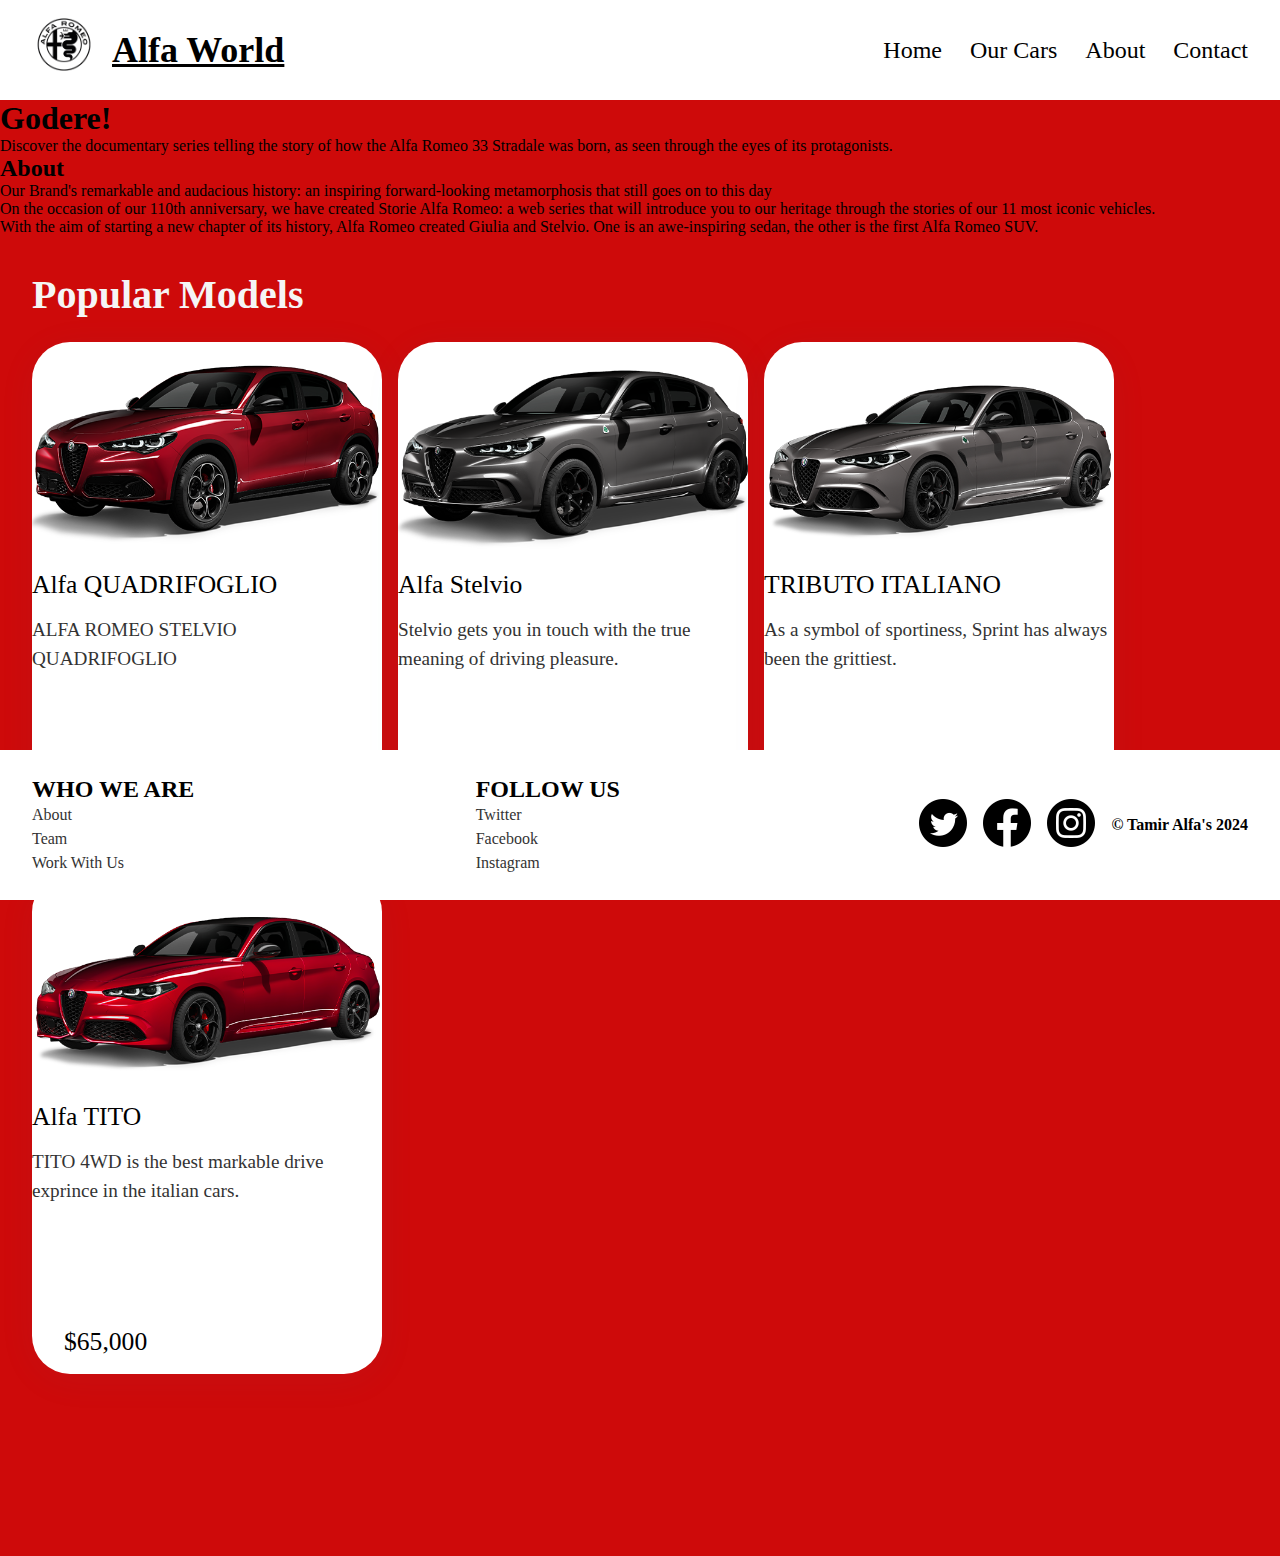
==== index.html @ 89e9ba06 "second commit" ====
<!DOCTYPE html>
<html lang="en">
  <head>
    <meta charset="UTF-8" />
    <meta name="viewport" content="width=device-width, initial-scale=1.0" />
    <link rel="stylesheet" href="style.css" />
    <title>Tamir Alfas</title>
  </head>
  <body>
    <header>
      <a href="index.html" id="logo"></a>
      <a href="page1.html" id="logoName">Alfa World</a>
      <nav>
        <a id="Home" href="index.html">Home</a>
        <a href="page2.html">Our Cars</a>
        <a href="#">About</a>
        <a href="#">Contact</a>
      </nav>
    </header>
    <main>
      <section id="main_background">
        <h1>Godere!</h1>
        <p>
          Discover the documentary series telling the story of how the Alfa
          Romeo 33 Stradale was born, as seen through the eyes of its
          protagonists.
        </p>
      </section>
      <section id="wrapper">
        <h2>About</h2>
        <p>
          Our Brand's remarkable and audacious history: an inspiring
          forward-looking metamorphosis that still goes on to this day
        </p>
        <p>
          On the occasion of our 110th anniversary, we have created Storie Alfa
          Romeo: a web series that will introduce you to our heritage through
          the stories of our 11 most iconic vehicles.
        </p>
        <p>
          With the aim of starting a new chapter of its history, Alfa Romeo
          created Giulia and Stelvio. One is an awe-inspiring sedan, the other
          is the first Alfa Romeo SUV.
        </p>
      </section>
      <section class="container">
        <h2>Popular Models</h2>
        <div class="card">
          <section class="favorite_heart"></section>
          <section class="shopping_cart"></section>
          <img
            src="images/AR-Trim-HP-Stelvio Veloce Rossa-MCA.png"
            alt="Alfa1"
            style="width: 100%"
          />
          <h4>Alfa QUADRIFOGLIO</h4>
          <p class="cardParagraph">ALFA ROMEO STELVIO QUADRIFOGLIO</p>
          <p class="price">$80,000</p>
          <div class="ellipse"></div>
          <div class="basket"></div>
          <div class="heartCircle"></div>
          <div class="heartButton"></div>
        </div>
        <div class="card">
          <img src="images/AR-Stelvio QV.png" alt="Alfa2" style="width: 100%" />
          <h4>Alfa Stelvio</h4>
          <p class="cardParagraph">
            Stelvio gets you in touch with the true meaning of driving pleasure.
          </p>

          <p class="price">$85,000</p>
          <div class="heartCircle"></div>
          <div class="heartButton"></div>
        </div>
        <div class="card">
          <img
            src="images/AR-Home-Trim-Figurini-Giulia-QV-MCA.png"
            alt="Alfa3"
            style="width: 100%"
          />
          <h4>TRIBUTO ITALIANO</h4>
          <p class="cardParagraph">
            As a symbol of sportiness, Sprint has always been the grittiest.
          </p>
          <p class="price">$70,000</p>

          <div class="ellipse"></div>
          <div class="basket"></div>
          <div class="heartCircle"></div>
          <div class="heartButton"></div>
        </div>
        <div class="card">
          <img
            src="images/AR-Home-Trim-TributoItaliano-Giulia.png"
            alt="Alfa4"
            style="width: 100%"
          />
          <h4>Alfa TITO</h4>
          <p class="cardParagraph">
            TITO 4WD is the best markable drive exprince in the italian cars.
          </p>
          <p class="price">$65,000</p>
          <div class="heartCircle"></div>
          <div class="heartButton"></div>
        </div>
      </section>
    </main>
    <footer>
      <section id="footer-links-section">
        <h2>WHO WE ARE</h2>
        <ul>
          <li><a href="#">About</a></li>
          <li><a href="#">Team</a></li>
          <li><a href="#">Work With Us</a></li>
        </ul>
      </section>
      <section id="footer-links-section1">
        <h2>FOLLOW US</h2>
        <ul>
          <li><a href="https://twitter.com/" target="_blank">Twitter</a></li>
          <li>
            <a href="https://www.facebook.com/" target="_blank">Facebook</a>
          </li>
          <li>
            <a href="https://www.instagram.com/" target="_blank">Instagram</a>
          </li>
        </ul>
      </section>
      <div id="footer-social-icons-section">
        <a href="https://twitter.com/" target="_blank"
          ><img src="images/Twitter.png" alt="twitter"
        /></a>
        <a href="https://facebook.com/" target="_blank"
          ><img src="images/facebook.png" alt="facebook"
        /></a>
        <a href="https://instagram.com/" target="_blank"
          ><img src="images/instagram.png" alt="instagram"
        /></a>
        <p>© Tamir Alfa's 2024</p>
      </div>
    </footer>
  </body>
</html>
---- style.css ----
/* Reset CSS */
* {
    margin: 0;
    padding: 0;
    box-sizing: border-box;
}

/* Fonts */
.merriweather-regular {
    font-family: "Merriweather", serif;
    font-weight: 400;
    font-style: normal;
}

/* Body */
body {
    display: flex;
    min-height: 100vh;
    flex-direction: column;
    background-color: #ce0a0a;
}

/* Header */
header {
    height: 100px;
    background-color: #fff;
    display: flex;
    align-items: center;
    padding: 0 32px;
}

#logo {
    background: url("images/Logo-Alfa-144x120.png") no-repeat;
    background-size: contain;
    width: 64px;
    height: 64px;
    margin-right: 16px;
}

#logoName {
    font-size: 36px;
    font-weight: 700;
    color: #000;
}

nav {
    margin-left: auto;
}

nav a {
    margin-left: 24px;
    text-decoration: none;
    color: #000;
    font-weight: 400;
}

nav a:hover {
    color: #ca1010;
}


/* Media Query for Responsive Header */
@media screen and (max-width: 768px) {
    header {
        padding: 0 16px;
        /* Adjust padding for smaller screens */
    }

    #logo {
        width: 48px;
        /* Decrease logo size for smaller screens */
        height: 48px;
        margin-right: 12px;
        /* Adjust margin for smaller screens */
    }

    #logoName {
        font-size: 24px;
        /* Decrease font size for smaller screens */
    }

    nav a {
        margin-left: 16px;
        /* Adjust margin for smaller screens */
        font-size: 16px;
        /* Decrease font size for smaller screens */
    }
}


nav a {
    margin-left: 24px;
    text-decoration: none;
    color: #000000;
    font-family: "Merriweather";
    font-size: 24px;
    font-weight: 400;
}

nav a:hover {
    color: rgb(202, 16, 16);
}

/* Main */
main {
    flex: 1;
    padding-bottom: 150px;
    /* Adjust as needed */
}

/* Cover Photo */
#cover-photo-sec {
    height: 100vh;
    background: url("/test/images/tablet.jpg") no-repeat center center;
    background-size: cover;
    position: relative;
}

#cover-photo-sec h1 {
    position: absolute;
    top: 80px;
    left: 180px;
    transform: translate(-50%, -50%);
    color: #ffffff;
    font-family: "Merriweather";
    font-size: 6vw;
    font-weight: 800;
    text-align: center;
}

#cover-photo-sec p {
    position: absolute;
    top: 65%;
    left: 50%;
    transform: translate(-50%, -50%);
    color: #ffffff;
    font-family: "Merriweather";
    font-size: 2.5vw;
    font-weight: 600;
    text-align: center;
}

/* Paragraphs Section */
#paragraphs-sec {
    margin-top: 32px;
    margin-left: 32px;
}

#paragraphs-sec h2 {
    color: #ffffff;
    font-family: "Merriweather";
    font-size: 2.5vw;
    font-weight: 800;
    line-height: 1.2;
    margin-bottom: 24px;
}

#paragraphs-sec p {
    color: #000000;
    font-family: "Merriweather";
    font-size: 1.5vw;
    font-weight: 400;
    line-height: 1.5;
    margin-bottom: 16px;
}

/* Cards Section */
.container {
    display: flex;
    flex-wrap: wrap;
    justify-content: flex-start;
    margin-top: 39px;
    margin-left: 32px;

}

.container h2 {
    width: 100%;
    display: block;
    height: 40px;
    color: #f5f5f5;
    font-family: "Merriweather";
    font-size: 40px;
    font-style: normal;
    font-weight: 800;
    line-height: 40px;
    margin-bottom: 27px;
}

.card {
    position: relative;
    /* Add position relative */
    width: 350px;
    height: 500px;
    margin-right: 16px;
    margin-bottom: 32px;
    border-radius: 38px;

    background-color: #ffffff;
    box-shadow: 0px 6px 40px 0px rgba(57, 132, 187, 0.05);
    transition: box-shadow 0.3s ease;
}

.card:hover {
    box-shadow: 0 20px 16px 0 rgba(0, 0, 0, 0.2);
}

.card>img {
    width: 100%;
    border-top-left-radius: 38px;
    border-top-right-radius: 38px;
}

.card h4 {
    color: #000000;
    font-family: "Merriweather";
    font-size: 2vw;
    font-weight: 400;
    line-height: 1.2;
    margin: 16px 0;
}

.cardParagraph {
    color: #333333;
    font-family: "Merriweather";
    font-size: 1.5vw;
    font-weight: 400;
    line-height: 1.5;
    margin-bottom: 16px;
}

.price {
    color: #000000;
    font-family: "Merriweather";
    font-size: 2vw;
    font-weight: 400;
    line-height: 1.2;
    margin-left: 16px;
    position: absolute;
    /* Add position absolute */
    bottom: 16px;
    /* Adjust as needed */
    left: 16px;
    /* Adjust as needed */
}


/* Footer */
footer {
    background-color: #fff;
    height: 150px;
    display: flex;
    align-items: center;
    justify-content: space-between;
    padding: 0 32px;
    position: fixed;
    bottom: 0;
    left: 0;
    width: 100%;
}

#footer-links-section,
#footer-links-section1 {
    width: 30%;
}

#footer-links-section ul,
#footer-links-section1 ul {
    list-style: none;
}

#footer-links-section a,
#footer-links-section1 a {
    color: #333;
    font-size: 16px;
    font-weight: 400;
    text-decoration: none;
    line-height: 1.5;
}

#footer-social-icons-section {
    display: flex;
    align-items: center;
}

#footer-social-icons-section a {
    margin-right: 16px;
}

#footer-social-icons-section p {
    color: #000;
    font-size: 16px;
    font-weight: 600;
    line-height: 1.5;
}

/* Media Query for Responsive Footer */
@media screen and (max-width: 768px) {
    footer {
        padding: 0 16px; /* Adjust padding for smaller screens */
    }

    #footer-links-section,
    #footer-links-section1 {
        width: 50%; /* Adjust width for smaller screens */
    }

    #footer-social-icons-section {
        display: none; /* Hide social icons on smaller screens */
    }
}




/*Page 2 */

/*cover photos */

#our-cars-photos img {
    
    max-width: 300px;
    
    height: 300px;
    
    margin-bottom: 32px;
    border: 4px solid #ffffff;
}

#our-cars-photos img :last-child {
    margin-right: 116px;
}

#cars-list-section {
    margin-left: 32px;
}

#cars-list-section h2 {
    width: 275px;
    color: #000000;
    font-family: "Merriweather";
    font-size: 40px;
    font-style: normal;
    font-weight: 500;
    line-height: 40px;
    margin-bottom: 32px;

}

#cars-list-section ul {
    list-style: none;
}

#cars-list-section ul li p {
    position: absolute;
    display: inline;
    color: #000;
    font-family: "Merriweather";
    font-size: 24px;
    font-style: normal;
    font-weight: 400;
    line-height: 14px;
    height: 18px;
    margin-top: 32px;
}

.group-icon {
    position: absolute;
    display: block;
    margin-top: 20px;
    margin-left: 26px;
    width: 29px;
    height: 36.6px;
    flex-shrink: 0;
}

.ellipse-page2 {
    height: 82px;
    width: 82px;
    margin-right: 16px;
    margin-bottom: 16px;
}

.contact-form {
    background-color: #ffffffb6;
    height: 503px;
    margin-bottom: 32px;
    margin-left: 32px;
    font-family: "Merriweather";
    padding: 20px;
    border-radius: 8px;
    box-shadow: 0 0 10px rgba(0, 0, 0, 0.1);
    max-width: 500px;
}

.contact-form h2 {
    margin-bottom: 207px;
    font-size: 24px;
    font-family: "Merriweather";
}

.contact-form .form-group {
    margin-bottom: 15px;
}

.contact-form .form-group label {
    display: block;
    margin-bottom: 5px;
    font-weight: bold;
}

.contact-form .form-group input,
.contact-form .form-group textarea {
    width: 100%;
    padding: 10px;
    border: 1px solid #ddd;
    border-radius: 4px;
    box-sizing: border-box;
}

.contact-form .form-group textarea {
    resize: vertical;
    height: 150px;
    max-height: 156px;
}

.contact-form .form-group button {
    width: 100%;
    padding: 10px 20px;
    background-color: #992d29;
    border: none;
    color: #fff;
    font-family: "Merriweather";
    font-size: 16px;
    border-radius: 4px;
    cursor: pointer;
}

.contact-form .form-group button:hover {
    background-color: rgb(245, 242, 247);
}

.special-heading {
    margin-left: 32px;
    font-family: "Merriweather";
    margin-bottom: 32px;
    margin-top: 32px;
    font-size: 40px;
    font-weight: 500;
    color: #ffffff;
}
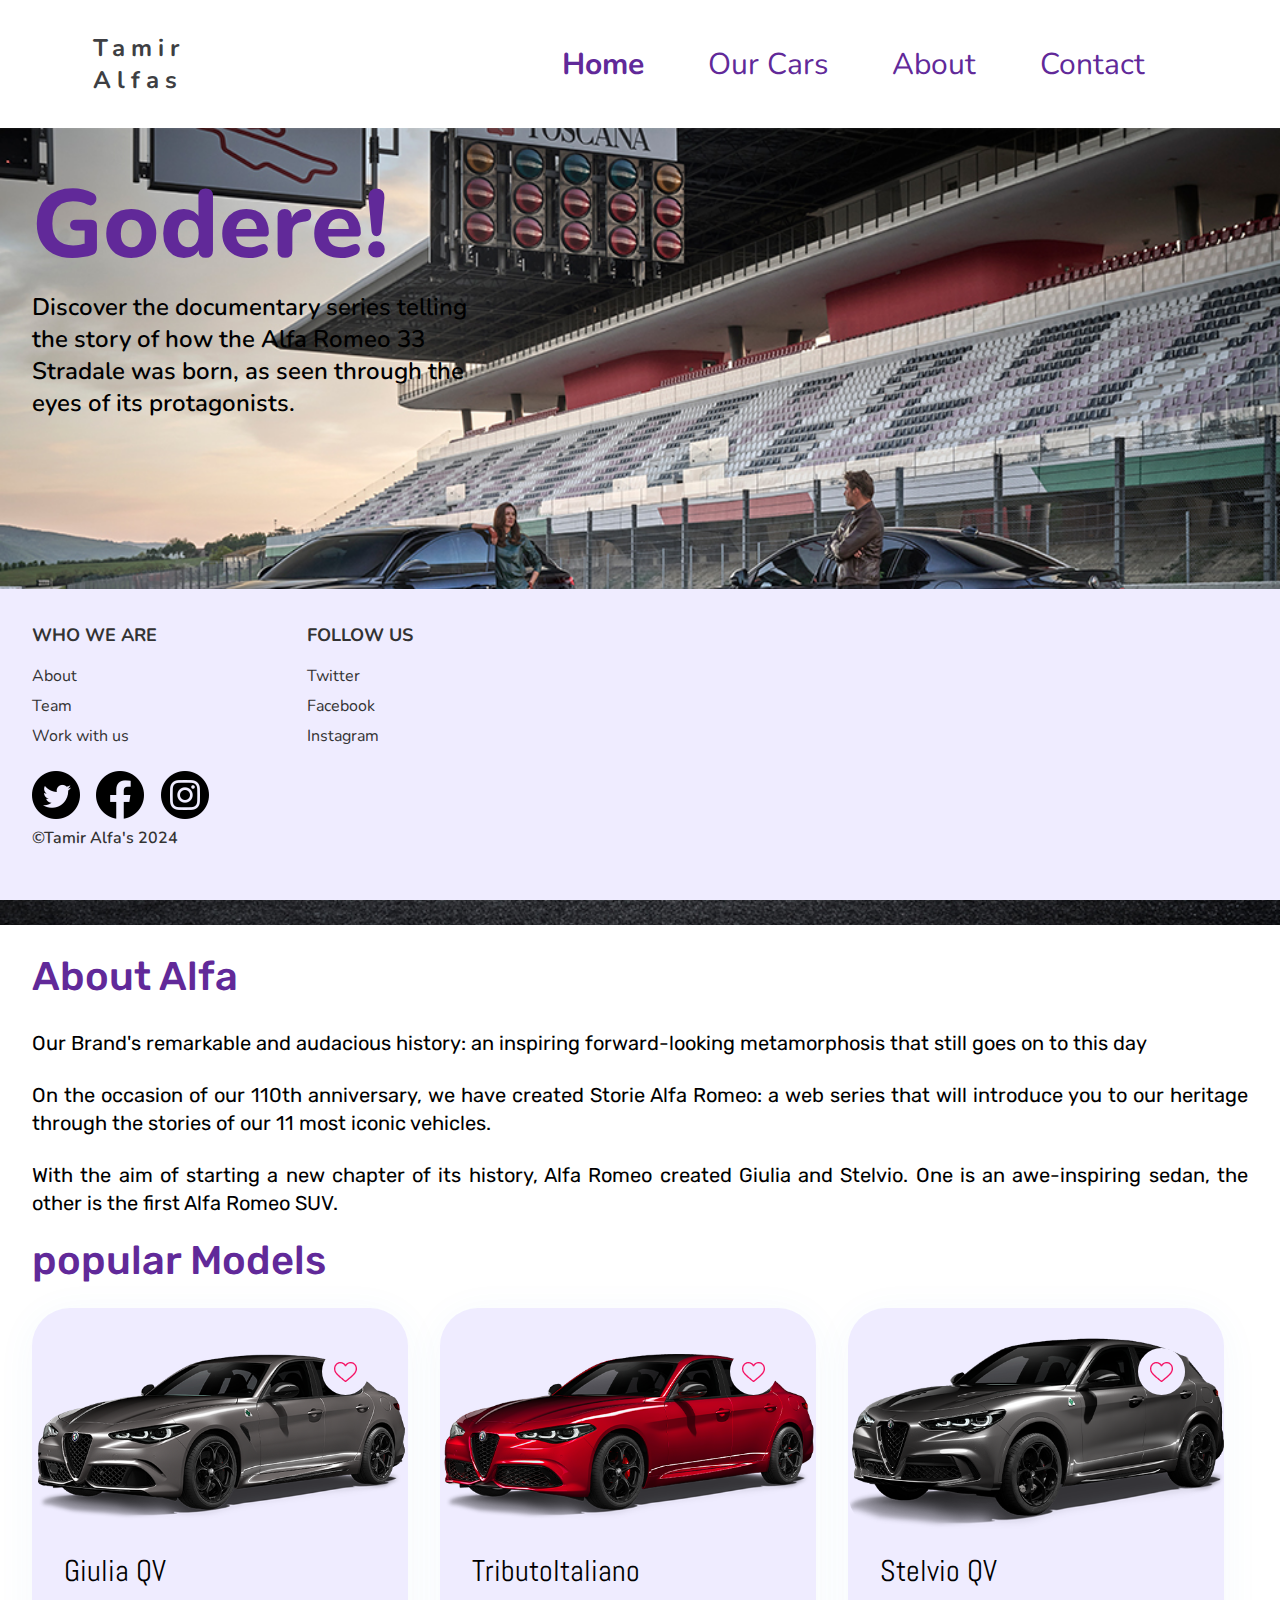
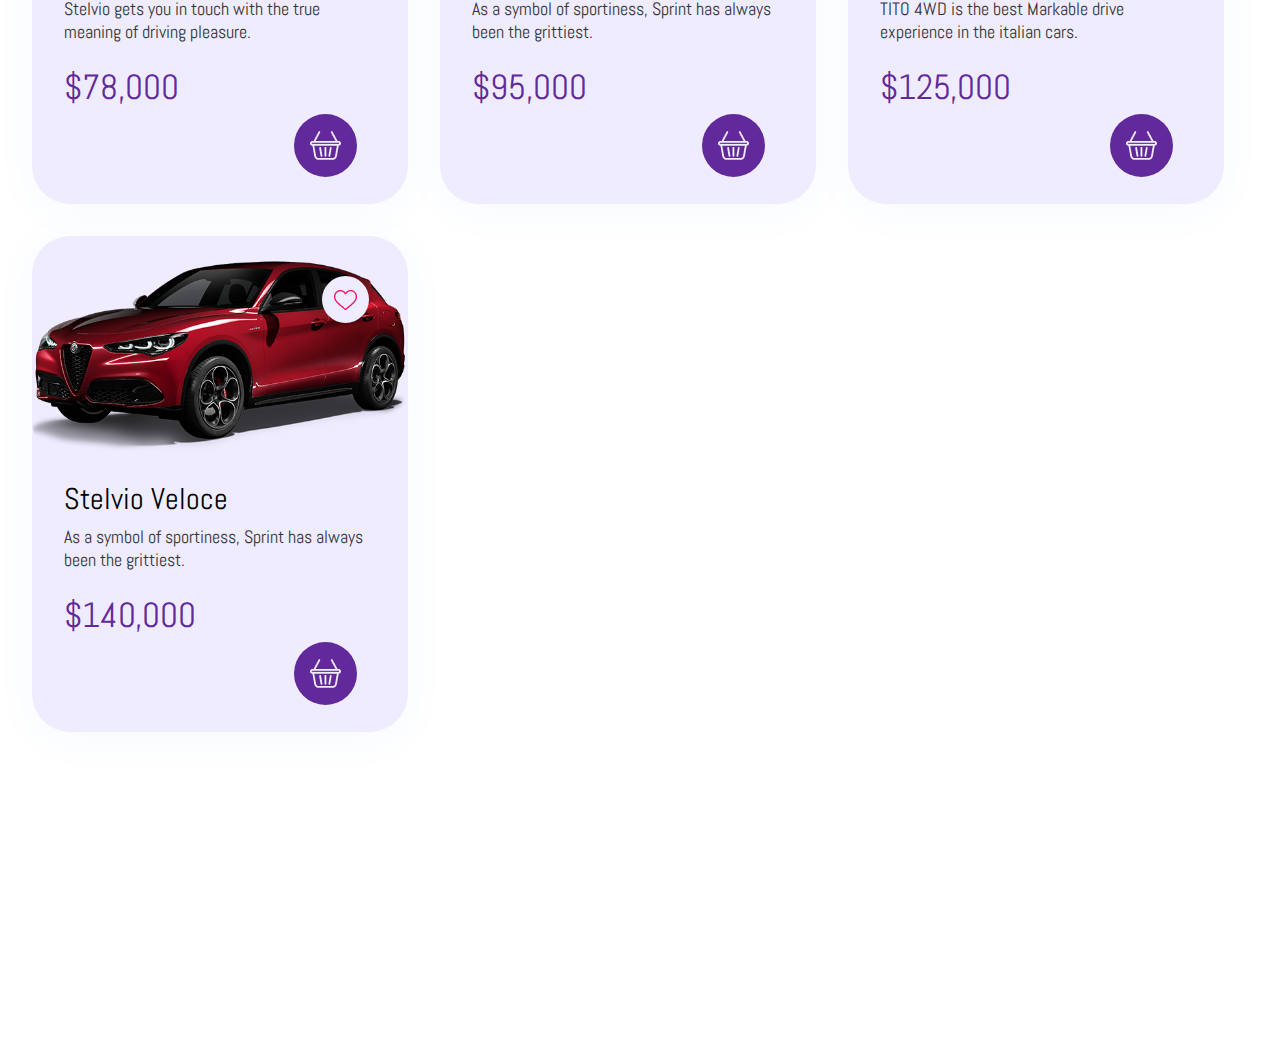
==== commit c3642fb7: "third commit-final" ====
--- a/index.html
+++ b/index.html
@@ -3,22 +3,22 @@
   <head>
     <meta charset="UTF-8" />
     <meta name="viewport" content="width=device-width, initial-scale=1.0" />
+    <title>Tamir Alfas</title>
     <link rel="stylesheet" href="style.css" />
-    <title>Tamir Alfas</title>
   </head>
   <body>
     <header>
-      <a href="index.html" id="logo"></a>
-      <a href="page1.html" id="logoName">Alfa World</a>
+      <a href="index.html" id="logo">
+        <span>Tamir Alfas</span></a>
       <nav>
-        <a id="Home" href="index.html">Home</a>
+        <a href="index.html" class="Home">Home</a>
         <a href="page2.html">Our Cars</a>
         <a href="#">About</a>
         <a href="#">Contact</a>
       </nav>
     </header>
     <main>
-      <section id="main_background">
+      <section class="background_homePage">
         <h1>Godere!</h1>
         <p>
           Discover the documentary series telling the story of how the Alfa
@@ -26,118 +26,130 @@
           protagonists.
         </p>
       </section>
-      <section id="wrapper">
-        <h2>About</h2>
-        <p>
-          Our Brand's remarkable and audacious history: an inspiring
-          forward-looking metamorphosis that still goes on to this day
-        </p>
-        <p>
-          On the occasion of our 110th anniversary, we have created Storie Alfa
-          Romeo: a web series that will introduce you to our heritage through
-          the stories of our 11 most iconic vehicles.
-        </p>
-        <p>
-          With the aim of starting a new chapter of its history, Alfa Romeo
-          created Giulia and Stelvio. One is an awe-inspiring sedan, the other
-          is the first Alfa Romeo SUV.
-        </p>
-      </section>
-      <section class="container">
-        <h2>Popular Models</h2>
-        <div class="card">
-          <section class="favorite_heart"></section>
-          <section class="shopping_cart"></section>
-          <img
-            src="images/AR-Trim-HP-Stelvio Veloce Rossa-MCA.png"
-            alt="Alfa1"
-            style="width: 100%"
-          />
-          <h4>Alfa QUADRIFOGLIO</h4>
-          <p class="cardParagraph">ALFA ROMEO STELVIO QUADRIFOGLIO</p>
-          <p class="price">$80,000</p>
-          <div class="ellipse"></div>
-          <div class="basket"></div>
-          <div class="heartCircle"></div>
-          <div class="heartButton"></div>
-        </div>
-        <div class="card">
-          <img src="images/AR-Stelvio QV.png" alt="Alfa2" style="width: 100%" />
-          <h4>Alfa Stelvio</h4>
-          <p class="cardParagraph">
-            Stelvio gets you in touch with the true meaning of driving pleasure.
+      <div id="wrapper">
+        <section class="about">
+          <h2>About Alfa</h2>
+          <p>
+            Our Brand's remarkable and audacious history: an inspiring
+            forward-looking metamorphosis that still goes on to this day
           </p>
-
-          <p class="price">$85,000</p>
-          <div class="heartCircle"></div>
-          <div class="heartButton"></div>
-        </div>
-        <div class="card">
-          <img
-            src="images/AR-Home-Trim-Figurini-Giulia-QV-MCA.png"
-            alt="Alfa3"
-            style="width: 100%"
-          />
-          <h4>TRIBUTO ITALIANO</h4>
-          <p class="cardParagraph">
-            As a symbol of sportiness, Sprint has always been the grittiest.
+          <p>
+            On the occasion of our 110th anniversary, we have created Storie
+            Alfa Romeo: a web series that will introduce you to our heritage
+            through the stories of our 11 most iconic vehicles.
           </p>
-          <p class="price">$70,000</p>
-
-          <div class="ellipse"></div>
-          <div class="basket"></div>
-          <div class="heartCircle"></div>
-          <div class="heartButton"></div>
-        </div>
-        <div class="card">
-          <img
-            src="images/AR-Home-Trim-TributoItaliano-Giulia.png"
-            alt="Alfa4"
-            style="width: 100%"
-          />
-          <h4>Alfa TITO</h4>
-          <p class="cardParagraph">
-            TITO 4WD is the best markable drive exprince in the italian cars.
+          <p>
+            With the aim of starting a new chapter of its history, Alfa Romeo
+            created Giulia and Stelvio. One is an awe-inspiring sedan, the other
+            is the first Alfa Romeo SUV.
           </p>
-          <p class="price">$65,000</p>
-          <div class="heartCircle"></div>
-          <div class="heartButton"></div>
-        </div>
-      </section>
+        </section>
+        <h2 class="popular_Cars">popular Models</h2>
+        <section class="list_of_Cars">
+          <section class="item">
+            <section class="heart"></section>
+            <section class="shopping_cart"></section>
+            <img
+              src="./images/AR-Home-Trim-Figurini-Giulia-QV-MCA.png"
+              alt="Giulia_QV"
+              title="Giulia_QV"
+            />
+            <section class="details_and_price">
+              <h3>Giulia QV</h3>
+              <p>
+                Stelvio gets you in touch with the true meaning of driving
+                pleasure.
+              </p>
+              <p class="price">$78,000</p>
+            </section>
+          </section>
+          <section class="item">
+            <section class="heart"></section>
+            <section class="shopping_cart"></section>
+            <img
+              src="./images/AR-Home-Trim-TributoItaliano-Giulia.png"
+              alt="TributoItaliano"
+              title="TributoItaliano"
+            />
+            <section class="details_and_price">
+              <h3>TributoItaliano</h3>
+              <p>
+                As a symbol of sportiness, Sprint has always been the grittiest.
+              </p>
+              <p class="price">$95,000</p>
+            </section>
+          </section>
+          <section class="item">
+            <section class="heart"></section>
+            <section class="shopping_cart"></section>
+            <img
+              src="./images/AR-Stelvio QV.png"
+              alt="Stelvio_QV"
+              title="Stelvio QV"
+            />
+            <section class="details_and_price">
+              <h3>Stelvio QV</h3>
+              <p>
+                TITO 4WD is the best Markable drive experience in the italian
+                cars.
+              </p>
+              <p class="price">$125,000</p>
+            </section>
+          </section>
+          <section class="item">
+            <section class="heart"></section>
+            <section class="shopping_cart"></section>
+            <img
+              src="./images/AR-Trim-HP-Stelvio Veloce Rossa-MCA.png"
+              alt="Stelvio_Veloce"
+              title="Stelvio Veloce"
+            />
+            <section class="details_and_price">
+              <h3>Stelvio Veloce</h3>
+              <p>
+                As a symbol of sportiness, Sprint has always been the grittiest.
+              </p>
+              <p class="price">$140,000</p>
+            </section>
+          </section>
+        </section>
+      </div>
     </main>
     <footer>
-      <section id="footer-links-section">
-        <h2>WHO WE ARE</h2>
-        <ul>
-          <li><a href="#">About</a></li>
-          <li><a href="#">Team</a></li>
-          <li><a href="#">Work With Us</a></li>
-        </ul>
+      <div>
+        <section class="who_we_are">
+          <h3>who we are</h3>
+          <a href="#">About</a>
+          <a href="#">Team</a>
+          <a href="#">Work with us</a>
+        </section>
+        <section class="follow_us">
+          <h3>follow us</h3>
+          <a href="https://x.com/?lang=en" target="_blank">Twitter</a>
+          <a
+            href="https://www.facebook.com/profile.php?id=61554330066803&mibextid=LQQJ4d"
+            target="_blank"
+            >Facebook</a
+          >
+          <a
+            href="https://www.instagram.com/pistachio.caesarea?igsh=dno2MjdkMzl6Y3M1"
+            target="_blank"
+            >Instagram</a
+          >
+        </section>
+      </div>
+      <section class="social_media_links">
+        <a href="https://x.com/" target="_blank"
+          ><img src="./images/Twitter.png" alt="Twitter" title="Twitter"
+        /></a>
+        <a href="https://www.facebook.com/" target="_blank"
+          ><img src="./images/facebook.png" alt="facebook" title="facebook"
+        /></a>
+        <a href="https://www.instagram.com" target="_blank"
+          ><img src="./images/instagram.png" alt="instagram" title="instagram"
+        /></a>
       </section>
-      <section id="footer-links-section1">
-        <h2>FOLLOW US</h2>
-        <ul>
-          <li><a href="https://twitter.com/" target="_blank">Twitter</a></li>
-          <li>
-            <a href="https://www.facebook.com/" target="_blank">Facebook</a>
-          </li>
-          <li>
-            <a href="https://www.instagram.com/" target="_blank">Instagram</a>
-          </li>
-        </ul>
-      </section>
-      <div id="footer-social-icons-section">
-        <a href="https://twitter.com/" target="_blank"
-          ><img src="images/Twitter.png" alt="twitter"
-        /></a>
-        <a href="https://facebook.com/" target="_blank"
-          ><img src="images/facebook.png" alt="facebook"
-        /></a>
-        <a href="https://instagram.com/" target="_blank"
-          ><img src="images/instagram.png" alt="instagram"
-        /></a>
-        <p>© Tamir Alfa's 2024</p>
-      </div>
+      <p class="copyright">&copy;Tamir Alfa's 2024</p>
     </footer>
   </body>
 </html>
--- a/style.css
+++ b/style.css
@@ -1,435 +1,440 @@
-/* Reset CSS */
-* {
+@import url('https://fonts.googleapis.com/css2?family=Nunito:ital,wght@0,200..1000;1,200..1000&display=swap');
+@import url('https://fonts.googleapis.com/css2?family=Rubik:ital,wght@0,300..900;1,300..900&display=swap');
+@import url('https://fonts.googleapis.com/css2?family=Abel&display=swap');
+
+*{
     margin: 0;
     padding: 0;
-    box-sizing: border-box;
-}
-
-/* Fonts */
-.merriweather-regular {
-    font-family: "Merriweather", serif;
-    font-weight: 400;
-    font-style: normal;
-}
-
-/* Body */
-body {
-    display: flex;
-    min-height: 100vh;
-    flex-direction: column;
-    background-color: #ce0a0a;
-}
-
-/* Header */
+}
+
+header,
+nav,
+main,
+aside,
+section,
+article,
+footer,
+div {
+    display: block;
+}
+
+a {
+    text-decoration: none;
+}
+
 header {
-    height: 100px;
-    background-color: #fff;
-    display: flex;
+    display: flex;
+    justify-content: space-between;
     align-items: center;
-    padding: 0 32px;
+    height: 128px;
 }
 
 #logo {
-    background: url("images/Logo-Alfa-144x120.png") no-repeat;
+    display: flex;
+    align-items: center;
+    background-image: url(/new/images/alfa-romeo-new-black9279.jpg);
+    background-repeat: no-repeat;
     background-size: contain;
+    margin-left: 32px;
     width: 64px;
     height: 64px;
-    margin-right: 16px;
-}
-
-#logoName {
-    font-size: 36px;
+}
+
+#logo span {
+    color: #3E3F43;
+    font-family: Nunito;
+    font-size: 24px;
+    font-style: normal;
     font-weight: 700;
+    line-height: normal;
+    letter-spacing: 6px;
+    padding-left: 61px;
+}
+
+nav {
+    display: flex;
+    margin-right: 135px;
+    gap: 64px;
+}
+
+nav a {
+    color: #612999;
+    font-family: Nunito;
+    font-size: 30px;
+    font-style: normal;
+    font-weight: 400;
+    line-height: normal;
+}
+
+.Home {
+    font-weight: 700;
+}
+
+nav a:hover {
+    color: #d8b1ff;
+}
+
+.background_homePage {
+    background-image: url(images/tablet.jpg);
+    background-repeat: no-repeat;
+    background-size: cover;
+    height: 797px;
+}
+
+.background_homePage h1 {
+    color: #612999;
+    font-family: Nunito;
+    font-size: 96px;
+    font-style: normal;
+    font-weight: 800;
+    line-height: normal;
+    padding-top: 32px;
+    padding-left: 32px;
+}
+
+.background_homePage p {
     color: #000;
-}
-
-nav {
-    margin-left: auto;
-}
-
-nav a {
-    margin-left: 24px;
-    text-decoration: none;
+    font-family: Nunito;
+    font-size: 24px;
+    font-style: normal;
+    font-weight: 600;
+    line-height: normal;
+    padding-left: 32px;
+    width: 448px;
+}
+
+#wrapper {
+    margin-top: 32px;
+    margin-left: 32px;
+    margin-right: 32px;
+}
+
+.about h2 {
+    color: #612999;
+    font-family: Rubik;
+    font-size: 40px;
+    font-style: normal;
+    font-weight: 500;
+    line-height: 40px; /* 100% */
+    margin-bottom: 32px;
+}
+
+.about p {
     color: #000;
-    font-weight: 400;
-}
-
-nav a:hover {
-    color: #ca1010;
-}
-
-
-/* Media Query for Responsive Header */
-@media screen and (max-width: 768px) {
-    header {
-        padding: 0 16px;
-        /* Adjust padding for smaller screens */
-    }
-
-    #logo {
-        width: 48px;
-        /* Decrease logo size for smaller screens */
-        height: 48px;
-        margin-right: 12px;
-        /* Adjust margin for smaller screens */
-    }
-
-    #logoName {
-        font-size: 24px;
-        /* Decrease font size for smaller screens */
-    }
-
-    nav a {
-        margin-left: 16px;
-        /* Adjust margin for smaller screens */
-        font-size: 16px;
-        /* Decrease font size for smaller screens */
-    }
-}
-
-
-nav a {
-    margin-left: 24px;
-    text-decoration: none;
-    color: #000000;
-    font-family: "Merriweather";
-    font-size: 24px;
-    font-weight: 400;
-}
-
-nav a:hover {
-    color: rgb(202, 16, 16);
-}
-
-/* Main */
-main {
-    flex: 1;
-    padding-bottom: 150px;
-    /* Adjust as needed */
-}
-
-/* Cover Photo */
-#cover-photo-sec {
-    height: 100vh;
-    background: url("/test/images/tablet.jpg") no-repeat center center;
-    background-size: cover;
+    text-align: justify;
+    font-family: Rubik;
+    font-size: 20px;
+    font-style: normal;
+    font-weight: 400;
+    line-height: 140.625%; /* 28.125px */
+    margin-bottom: 24px;
+}
+
+.popular_Cars {
+    color: #612999;
+    font-family: Rubik;
+    font-size: 40px;
+    font-style: normal;
+    font-weight: 500;
+    line-height: 40px; /* 100% */
+    margin-bottom: 27px;
+}
+
+.list_of_Cars {
+    display: flex;
+    gap: 32px;
+    flex-wrap: wrap;
+    margin-bottom: 32px;
+}
+
+.item {
+    display: flex;
+    flex-direction: column;
+    border-radius: 38px;
+    background: #EFECFF;
+    box-shadow: 0px 6px 40px 0px rgba(57, 132, 187, 0.05);
+    width: 376px;
+    height: 496px;
     position: relative;
 }
 
-#cover-photo-sec h1 {
+.item:last-child {
+    margin-bottom: 288.33px;
+}
+
+.item img {
+    border-radius: 38px;
+}
+
+.details_and_price{
+    margin-left: 32px;
+    margin-right: 32px;
+    margin-top: 21px;
+}
+
+.item h3 {
+    color: #000;
+    text-align: justify;
+    font-family: Abel;
+    font-size: 30px;
+    font-style: normal;
+    font-weight: 400;
+    line-height: normal;
+    margin-bottom: 7px;
+}
+
+.item p {
+    color: #333;
+    font-family: Abel;
+    font-size: 18px;
+    font-style: normal;
+    font-weight: 400;
+    line-height: normal;
+    margin-bottom: 22px;
+    width: 315px;
+}
+
+.item .price{
+    color: #612999;
+    text-align: justify;
+    font-family: Abel;
+    font-size: 35px;
+    font-style: normal;
+    font-weight: 400;
+    line-height: normal;
+}
+
+.heart {
     position: absolute;
-    top: 80px;
-    left: 180px;
-    transform: translate(-50%, -50%);
-    color: #ffffff;
-    font-family: "Merriweather";
-    font-size: 6vw;
-    font-weight: 800;
-    text-align: center;
-}
-
-#cover-photo-sec p {
+    background-image: url(images/heart.png);
+    background-repeat: no-repeat;
+    background-position: center;
+    background-color: #EFECFF;
+    border-radius: 100%;
+    margin-left: 290px;
+    margin-top: 40px;
+    height: 47px;
+    width: 47px;
+    cursor: pointer;
+}
+
+.shopping_cart {
     position: absolute;
-    top: 65%;
-    left: 50%;
-    transform: translate(-50%, -50%);
-    color: #ffffff;
-    font-family: "Merriweather";
-    font-size: 2.5vw;
+    background-image: url(images/shopping-basket\ 2.png);
+    background-repeat: no-repeat;
+    background-position: center;
+    background-color: #612999;;
+    border-radius: 100%;
+    margin-left: 262px;
+    margin-top: 406px;
+    height: 63px;
+    width: 63px;
+    cursor: pointer;
+}
+
+footer {
+    background-color:#EFECFF;
+    padding-top: 32px;
+    position: fixed;
+    bottom: 0px;
+    width: 100%;
+}
+
+.who_we_are {
+    display: flex;
+    flex-direction: column;
+}
+
+.who_we_are h3 {
+    color: #333;
+    font-family: Nunito;
+    font-size: 18px;
+    font-style: normal;
+    font-weight: 700;
+    line-height: 28px; /* 155.556% */
+    text-transform: uppercase;
+    margin-bottom: 16px;
+}
+
+.who_we_are a {
+    color: #333;
+    font-family: Nunito;
+    font-size: 16px;
+    font-style: normal;
+    font-weight: 400;
+    line-height: normal;
+    margin-bottom: 8px;
+}
+
+.follow_us {
+    display: flex;
+    flex-direction: column;
+}
+
+.follow_us h3 {
+    color: #333;
+    font-family: Nunito;
+    font-size: 18px;
+    font-style: normal;
+    font-weight: 700;
+    line-height: 28px; /* 155.556% */
+    text-transform: uppercase;
+    margin-bottom: 16px;
+}
+
+.follow_us a {
+    color: #333;
+    font-family: Nunito;
+    font-size: 16px;
+    font-style: normal;
+    font-weight: 400;
+    line-height: normal;
+    margin-bottom: 8px;
+}
+
+footer > div {
+    display: flex;
+    gap: 150px;
+    margin-left: 32px;
+}
+
+.social_media_links{
+    display: flex;
+    margin: 16px 0 16px 32px;
+    gap: 24.38px;
+}
+
+.social_media_links a {
+    width: 40px;
+    height: 40px;
+    padding: 0px;
+    margin: 0px;
+}
+
+.copyright {
+    color: #333;
+    font-family: Nunito;
+    font-size: 16px;
+    font-style: normal;
     font-weight: 600;
-    text-align: center;
-}
-
-/* Paragraphs Section */
-#paragraphs-sec {
+    line-height: normal;
+    margin-left: 32px;
+    padding-bottom: 51px;
+}
+
+.our-cars-photos {
+    display: flex;
+    gap: 32px;
+    margin-left: 32px;
+}
+
+#left {
+    background-repeat: no-repeat;
+    background-size: contain;
+    border: 4px solid #E6DBFE;
+}
+
+#middle {
+    background-repeat: no-repeat;
+    background-size: contain;
+    border: 4px solid #E6DBFE;
+}
+
+#right {
+    background-repeat: no-repeat;
+    background-size: contain;
+    border: 4px solid #E6DBFE;
+}
+
+.cars-list-section {
+    display: flex;
+    flex-direction: column;
+    gap: 32px;
+    margin-left: 32px;
     margin-top: 32px;
-    margin-left: 32px;
-}
-
-#paragraphs-sec h2 {
-    color: #ffffff;
-    font-family: "Merriweather";
-    font-size: 2.5vw;
-    font-weight: 800;
-    line-height: 1.2;
-    margin-bottom: 24px;
-}
-
-#paragraphs-sec p {
-    color: #000000;
-    font-family: "Merriweather";
-    font-size: 1.5vw;
-    font-weight: 400;
-    line-height: 1.5;
-    margin-bottom: 16px;
-}
-
-/* Cards Section */
-.container {
-    display: flex;
-    flex-wrap: wrap;
-    justify-content: flex-start;
-    margin-top: 39px;
-    margin-left: 32px;
-
-}
-
-.container h2 {
-    width: 100%;
-    display: block;
-    height: 40px;
-    color: #f5f5f5;
-    font-family: "Merriweather";
-    font-size: 40px;
-    font-style: normal;
-    font-weight: 800;
-    line-height: 40px;
-    margin-bottom: 27px;
-}
-
-.card {
-    position: relative;
-    /* Add position relative */
-    width: 350px;
-    height: 500px;
-    margin-right: 16px;
-    margin-bottom: 32px;
-    border-radius: 38px;
-
-    background-color: #ffffff;
-    box-shadow: 0px 6px 40px 0px rgba(57, 132, 187, 0.05);
-    transition: box-shadow 0.3s ease;
-}
-
-.card:hover {
-    box-shadow: 0 20px 16px 0 rgba(0, 0, 0, 0.2);
-}
-
-.card>img {
-    width: 100%;
-    border-top-left-radius: 38px;
-    border-top-right-radius: 38px;
-}
-
-.card h4 {
-    color: #000000;
-    font-family: "Merriweather";
-    font-size: 2vw;
-    font-weight: 400;
-    line-height: 1.2;
-    margin: 16px 0;
-}
-
-.cardParagraph {
-    color: #333333;
-    font-family: "Merriweather";
-    font-size: 1.5vw;
-    font-weight: 400;
-    line-height: 1.5;
-    margin-bottom: 16px;
-}
-
-.price {
-    color: #000000;
-    font-family: "Merriweather";
-    font-size: 2vw;
-    font-weight: 400;
-    line-height: 1.2;
-    margin-left: 16px;
-    position: absolute;
-    /* Add position absolute */
-    bottom: 16px;
-    /* Adjust as needed */
-    left: 16px;
-    /* Adjust as needed */
-}
-
-
-/* Footer */
-footer {
-    background-color: #fff;
-    height: 150px;
-    display: flex;
-    align-items: center;
-    justify-content: space-between;
-    padding: 0 32px;
-    position: fixed;
-    bottom: 0;
-    left: 0;
-    width: 100%;
-}
-
-#footer-links-section,
-#footer-links-section1 {
-    width: 30%;
-}
-
-#footer-links-section ul,
-#footer-links-section1 ul {
-    list-style: none;
-}
-
-#footer-links-section a,
-#footer-links-section1 a {
-    color: #333;
-    font-size: 16px;
-    font-weight: 400;
-    text-decoration: none;
-    line-height: 1.5;
-}
-
-#footer-social-icons-section {
-    display: flex;
-    align-items: center;
-}
-
-#footer-social-icons-section a {
-    margin-right: 16px;
-}
-
-#footer-social-icons-section p {
-    color: #000;
-    font-size: 16px;
-    font-weight: 600;
-    line-height: 1.5;
-}
-
-/* Media Query for Responsive Footer */
-@media screen and (max-width: 768px) {
-    footer {
-        padding: 0 16px; /* Adjust padding for smaller screens */
-    }
-
-    #footer-links-section,
-    #footer-links-section1 {
-        width: 50%; /* Adjust width for smaller screens */
-    }
-
-    #footer-social-icons-section {
-        display: none; /* Hide social icons on smaller screens */
-    }
-}
-
-
-
-
-/*Page 2 */
-
-/*cover photos */
-
-#our-cars-photos img {
-    
-    max-width: 300px;
-    
-    height: 300px;
-    
-    margin-bottom: 32px;
-    border: 4px solid #ffffff;
-}
-
-#our-cars-photos img :last-child {
-    margin-right: 116px;
-}
-
-#cars-list-section {
-    margin-left: 32px;
-}
-
-#cars-list-section h2 {
-    width: 275px;
-    color: #000000;
-    font-family: "Merriweather";
+}
+
+.cars-list-section h2 {
+    color: #612999;
+    font-family: Rubik;
     font-size: 40px;
     font-style: normal;
     font-weight: 500;
     line-height: 40px;
+}
+
+.cars-list-section ul {
+    list-style-type: none;
+}
+
+ul li {
+    display: flex;
+    align-items: center;
+    color: #000;
+    font-family: Rubik;
+    font-size: 24px;
+    font-style: normal;
+    font-weight: 400;
+    line-height: 14px;
+    margin-bottom: 16px;
+}
+
+.group-icon {
+    background-color: #612999;
+    background-image: url('../images/spaceship_logo.png');
+    background-repeat: no-repeat;
+    background-position: center;
+    width: 82px;
+    height: 82px;
+    border-radius: 46.5px;
+    backdrop-filter: blur(10px);
+    display: inline-block;
+    margin-right: 16px;
+}
+
+.special-heading {
+    color: #612999;
+    font-family: Rubik;
+    font-size: 40px;
+    font-style: normal;
+    font-weight: 500;
+    line-height: 40px; /* 100% */
+    margin-left: 32px;
     margin-bottom: 32px;
-
-}
-
-#cars-list-section ul {
-    list-style: none;
-}
-
-#cars-list-section ul li p {
-    position: absolute;
-    display: inline;
-    color: #000;
-    font-family: "Merriweather";
-    font-size: 24px;
-    font-style: normal;
-    font-weight: 400;
-    line-height: 14px;
-    height: 18px;
     margin-top: 32px;
 }
 
-.group-icon {
-    position: absolute;
-    display: block;
-    margin-top: 20px;
-    margin-left: 26px;
-    width: 29px;
-    height: 36.6px;
-    flex-shrink: 0;
-}
-
-.ellipse-page2 {
-    height: 82px;
-    width: 82px;
-    margin-right: 16px;
-    margin-bottom: 16px;
-}
-
-.contact-form {
-    background-color: #ffffffb6;
-    height: 503px;
-    margin-bottom: 32px;
-    margin-left: 32px;
-    font-family: "Merriweather";
-    padding: 20px;
-    border-radius: 8px;
-    box-shadow: 0 0 10px rgba(0, 0, 0, 0.1);
-    max-width: 500px;
-}
-
-.contact-form h2 {
-    margin-bottom: 207px;
-    font-size: 24px;
-    font-family: "Merriweather";
-}
-
-.contact-form .form-group {
-    margin-bottom: 15px;
-}
-
-.contact-form .form-group label {
-    display: block;
-    margin-bottom: 5px;
-    font-weight: bold;
-}
-
-.contact-form .form-group input,
-.contact-form .form-group textarea {
-    width: 100%;
-    padding: 10px;
-    border: 1px solid #ddd;
-    border-radius: 4px;
-    box-sizing: border-box;
-}
-
-.contact-form .form-group textarea {
-    resize: vertical;
-    height: 150px;
-    max-height: 156px;
+input[type=text], input[type=tel], input[type=email] {
+  width: 100%; 
+  padding: 12px;
+  border: 1px solid #ccc;
+  border-radius: 4px; 
+  box-sizing: border-box;
+  margin-top: 6px;
+  margin-bottom: 16px;
+  resize: vertical;
+}
+
+input[type=submit] {
+  background-color: #04AA6D;
+  color: white;
+  padding: 12px 20px;
+  border: none;
+  border-radius: 4px;
+  cursor: pointer;
+  margin-top: 130px;
+}
+
+input[type=submit]:hover {
+  background-color: #45a049;
 }
 
 .contact-form .form-group button {
     width: 100%;
     padding: 10px 20px;
-    background-color: #992d29;
+    background-color: #612999;
     border: none;
-    color: #fff;
+    color:  #fff;
     font-family: "Merriweather";
     font-size: 16px;
     border-radius: 4px;
@@ -440,12 +445,14 @@
     background-color: rgb(245, 242, 247);
 }
 
-.special-heading {
-    margin-left: 32px;
-    font-family: "Merriweather";
-    margin-bottom: 32px;
-    margin-top: 32px;
-    font-size: 40px;
-    font-weight: 500;
-    color: #ffffff;
-}+.contact-form {
+  border-radius: 55px;
+  background-color:  #EFECFF;;
+  padding: 10px 20px;
+  height: 600px;
+  margin-left: 32px;
+  margin-right: 32px;
+  border-radius: 25px;
+  margin-bottom: 100px;
+  font-family: Merriweather;
+}
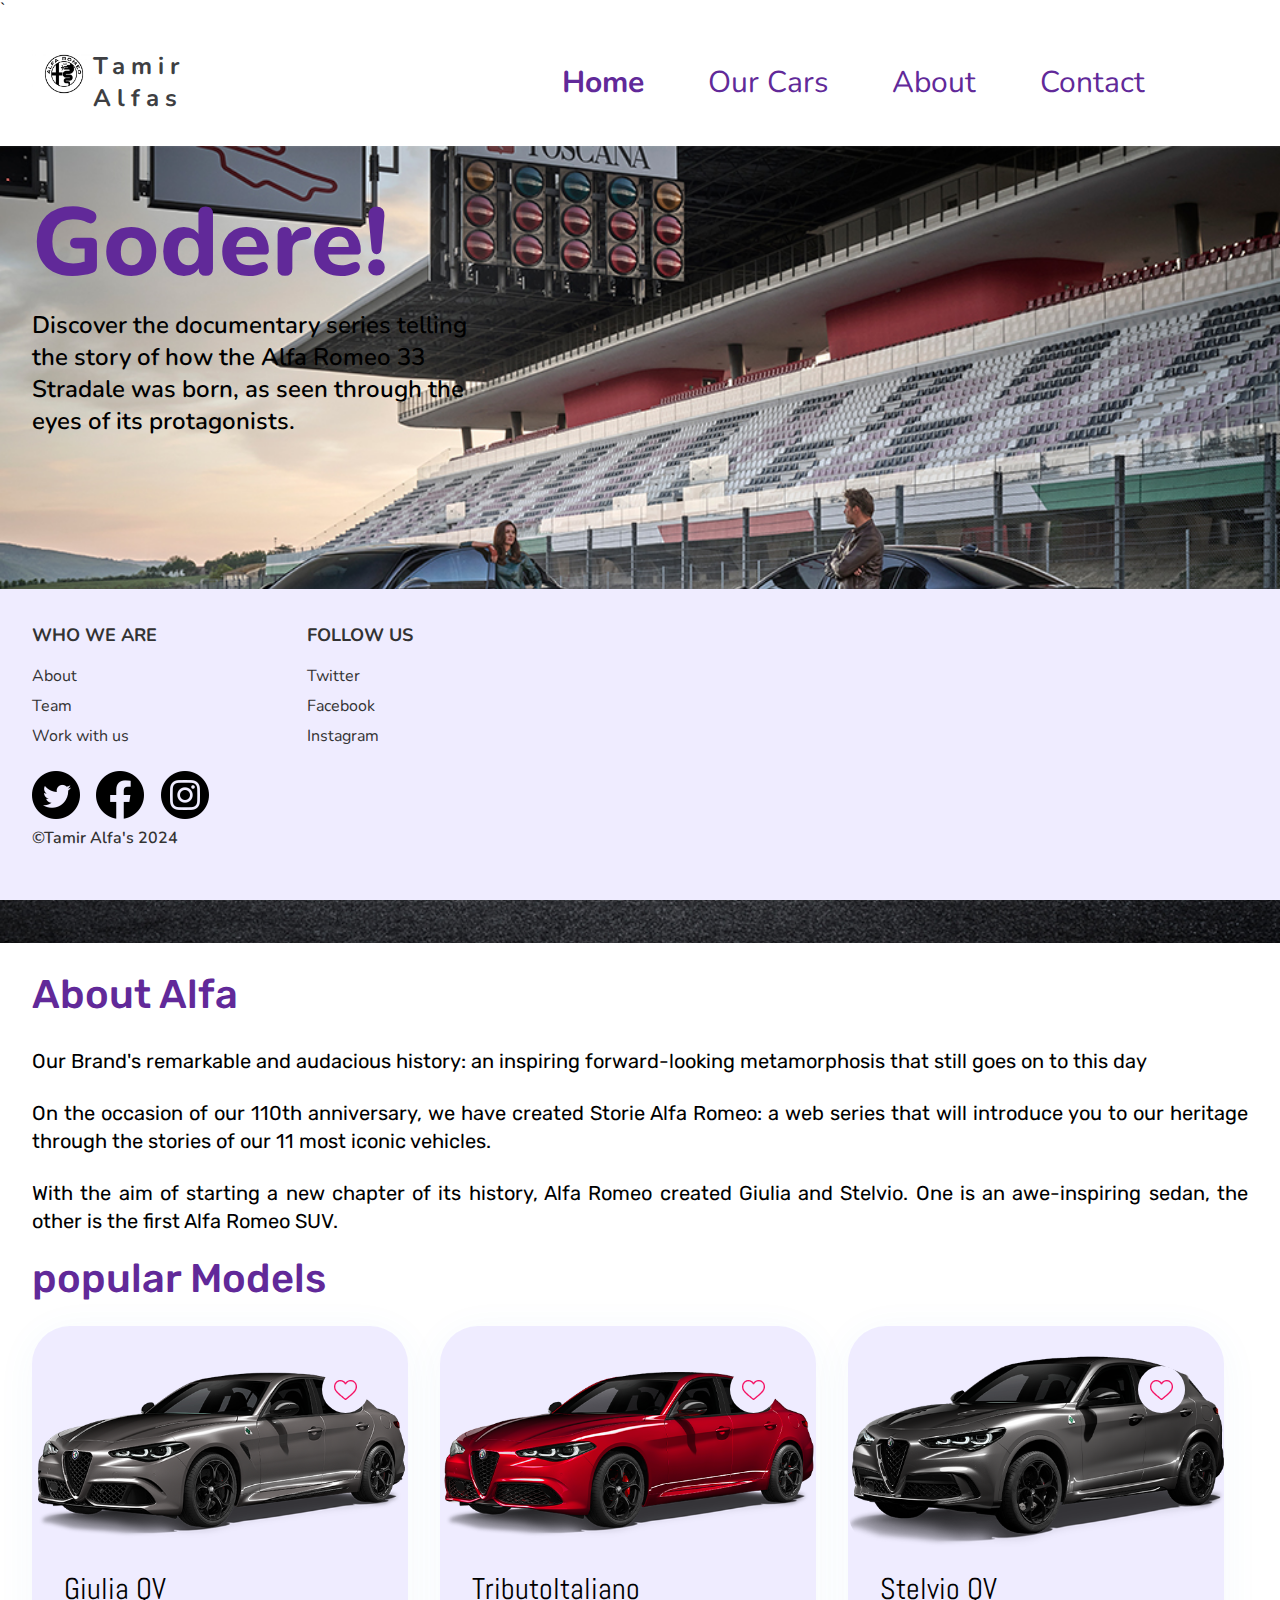
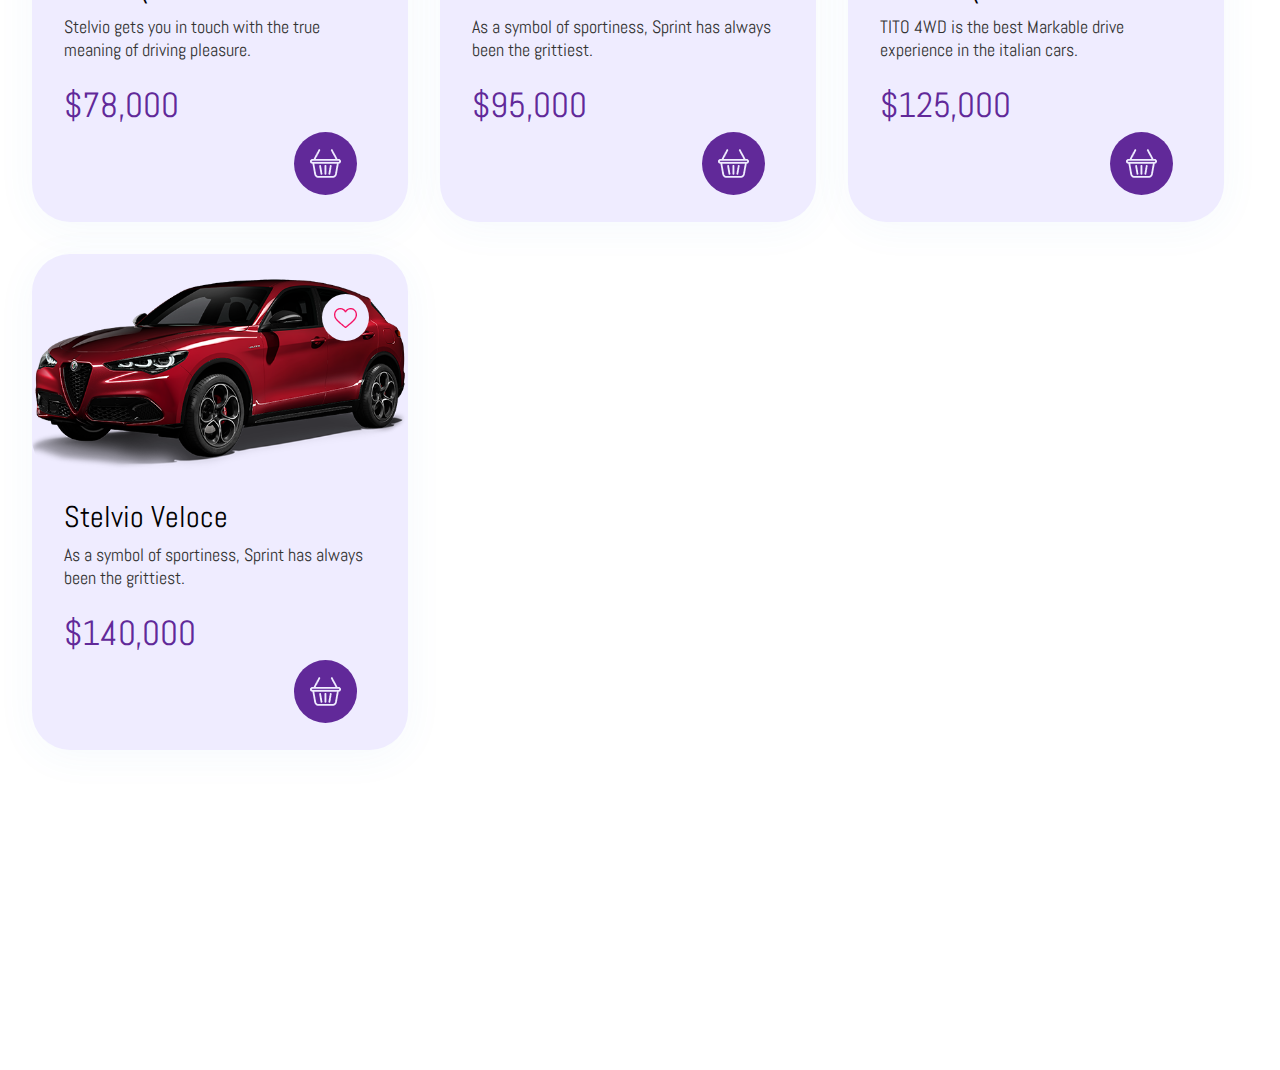
==== commit 1664d04d: "new upload" ====
--- a/index.html
+++ b/index.html
@@ -1,4 +1,4 @@
-<!DOCTYPE html>
+`<!DOCTYPE html>
 <html lang="en">
   <head>
     <meta charset="UTF-8" />
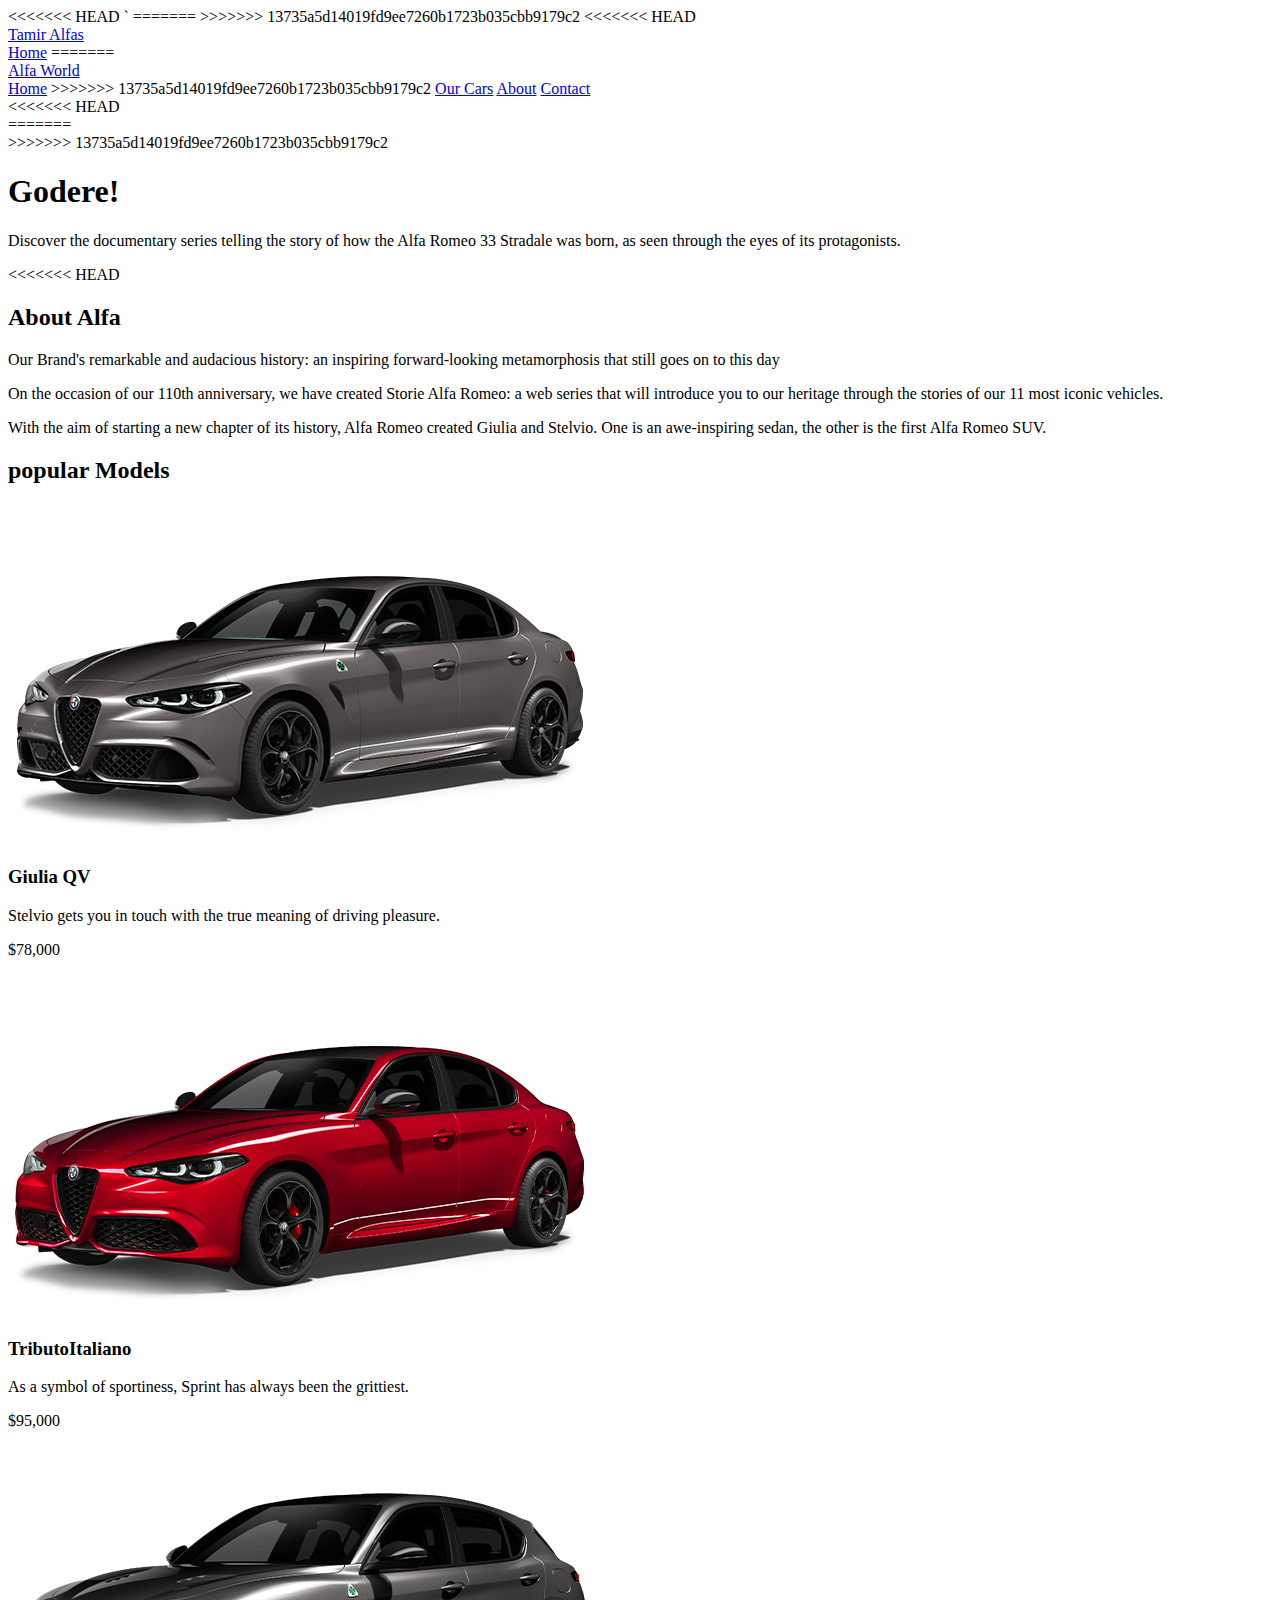
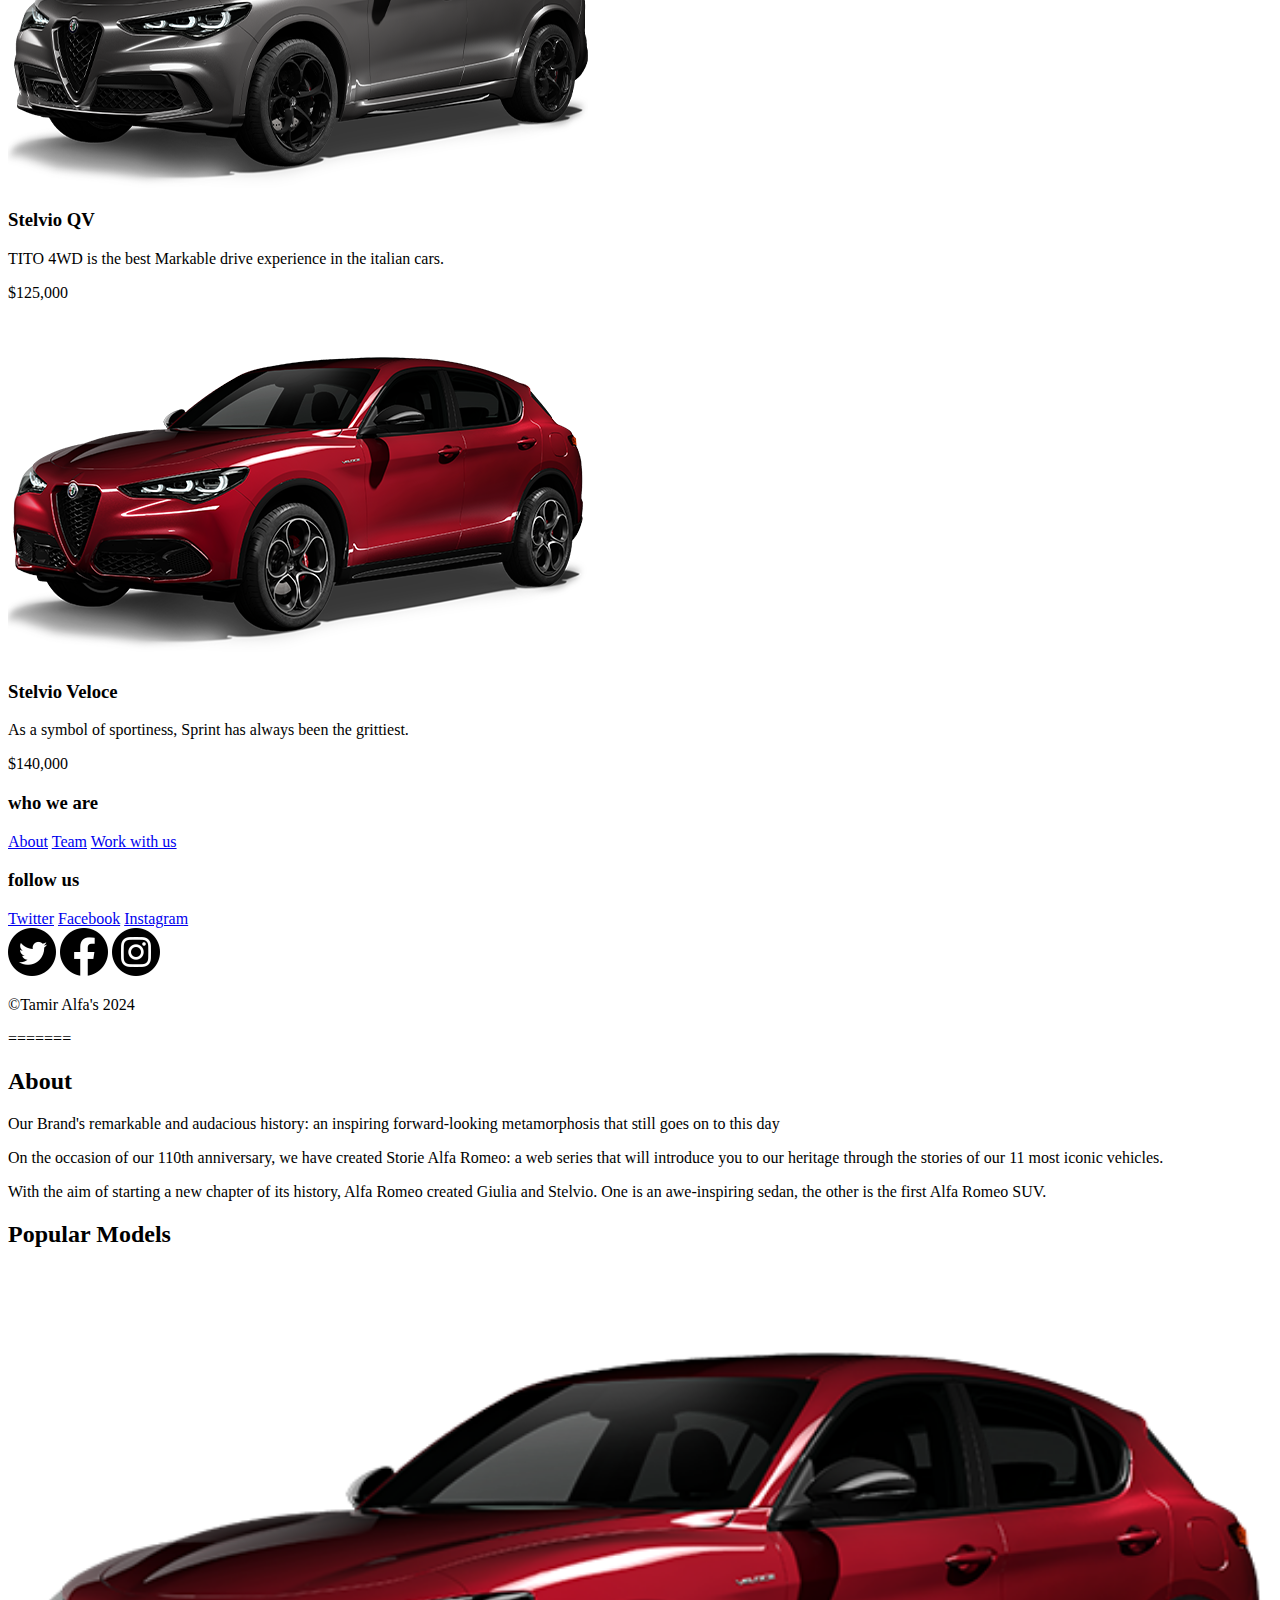
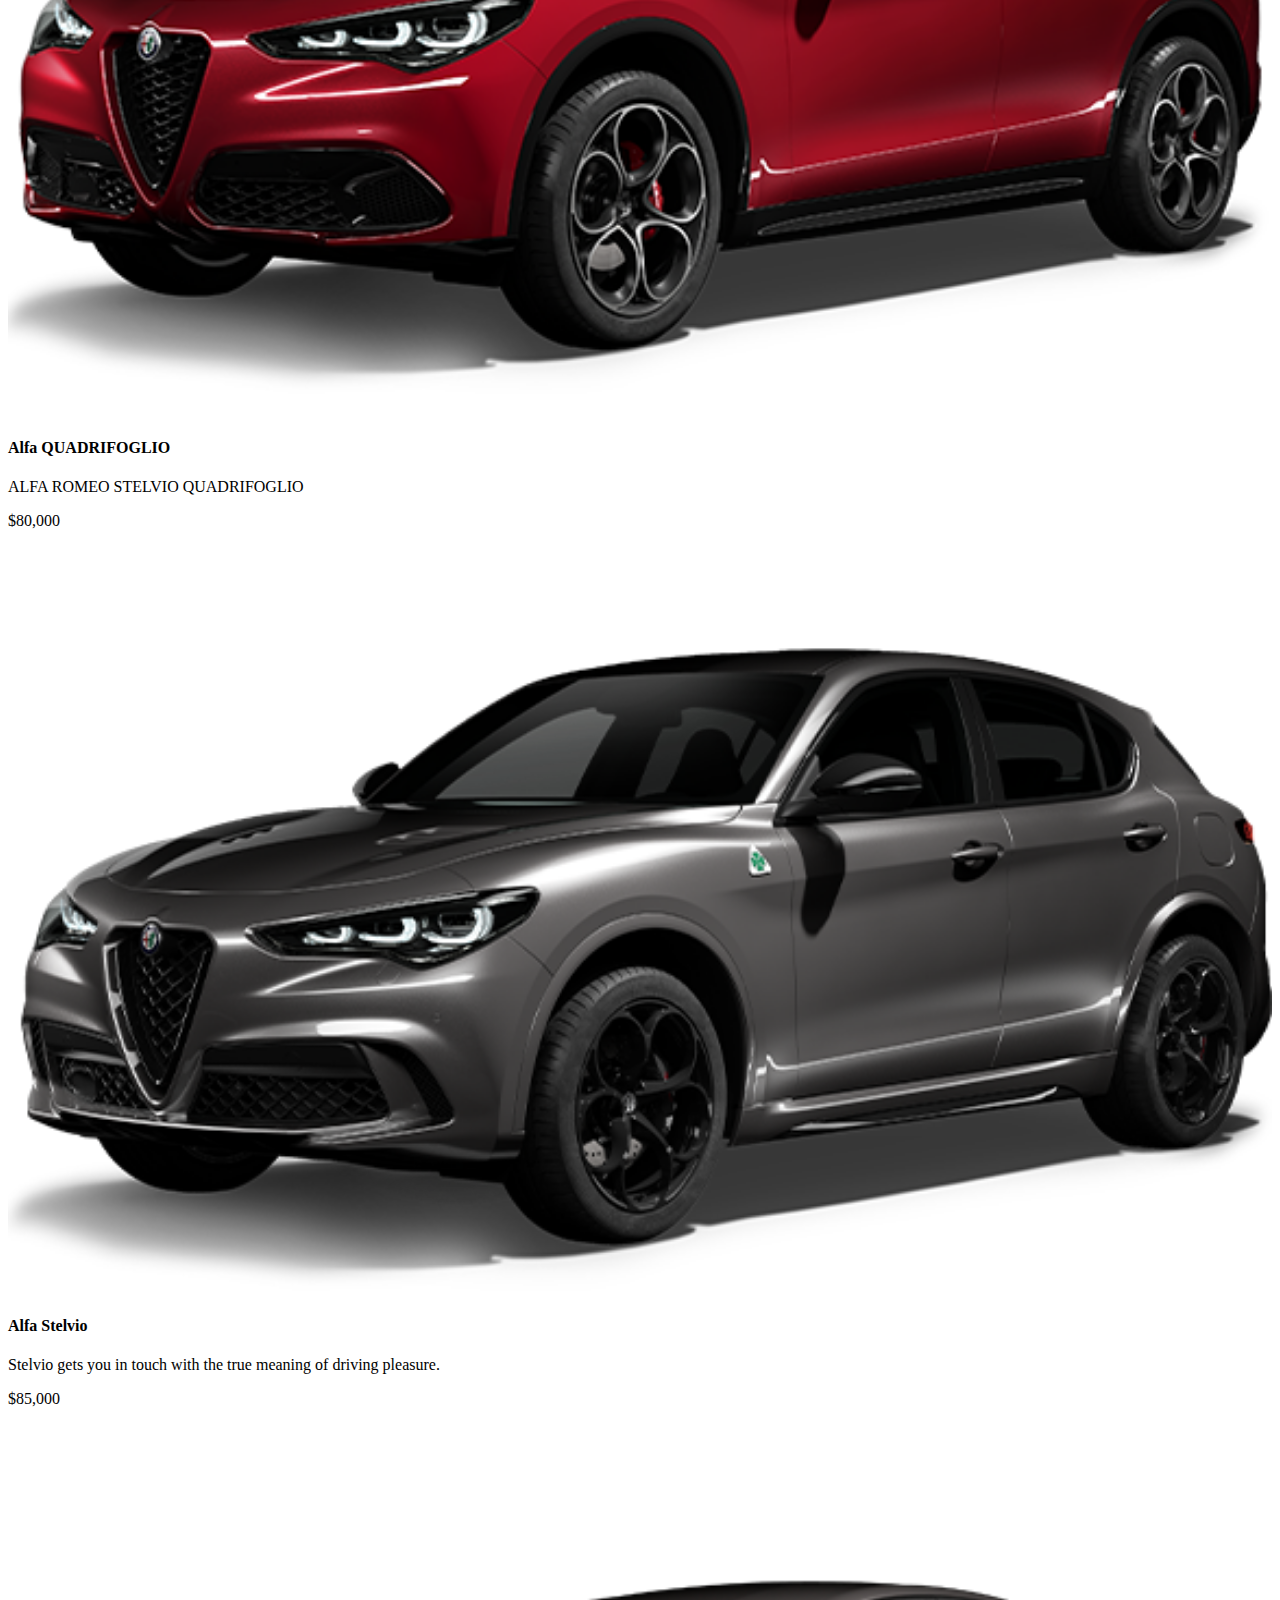
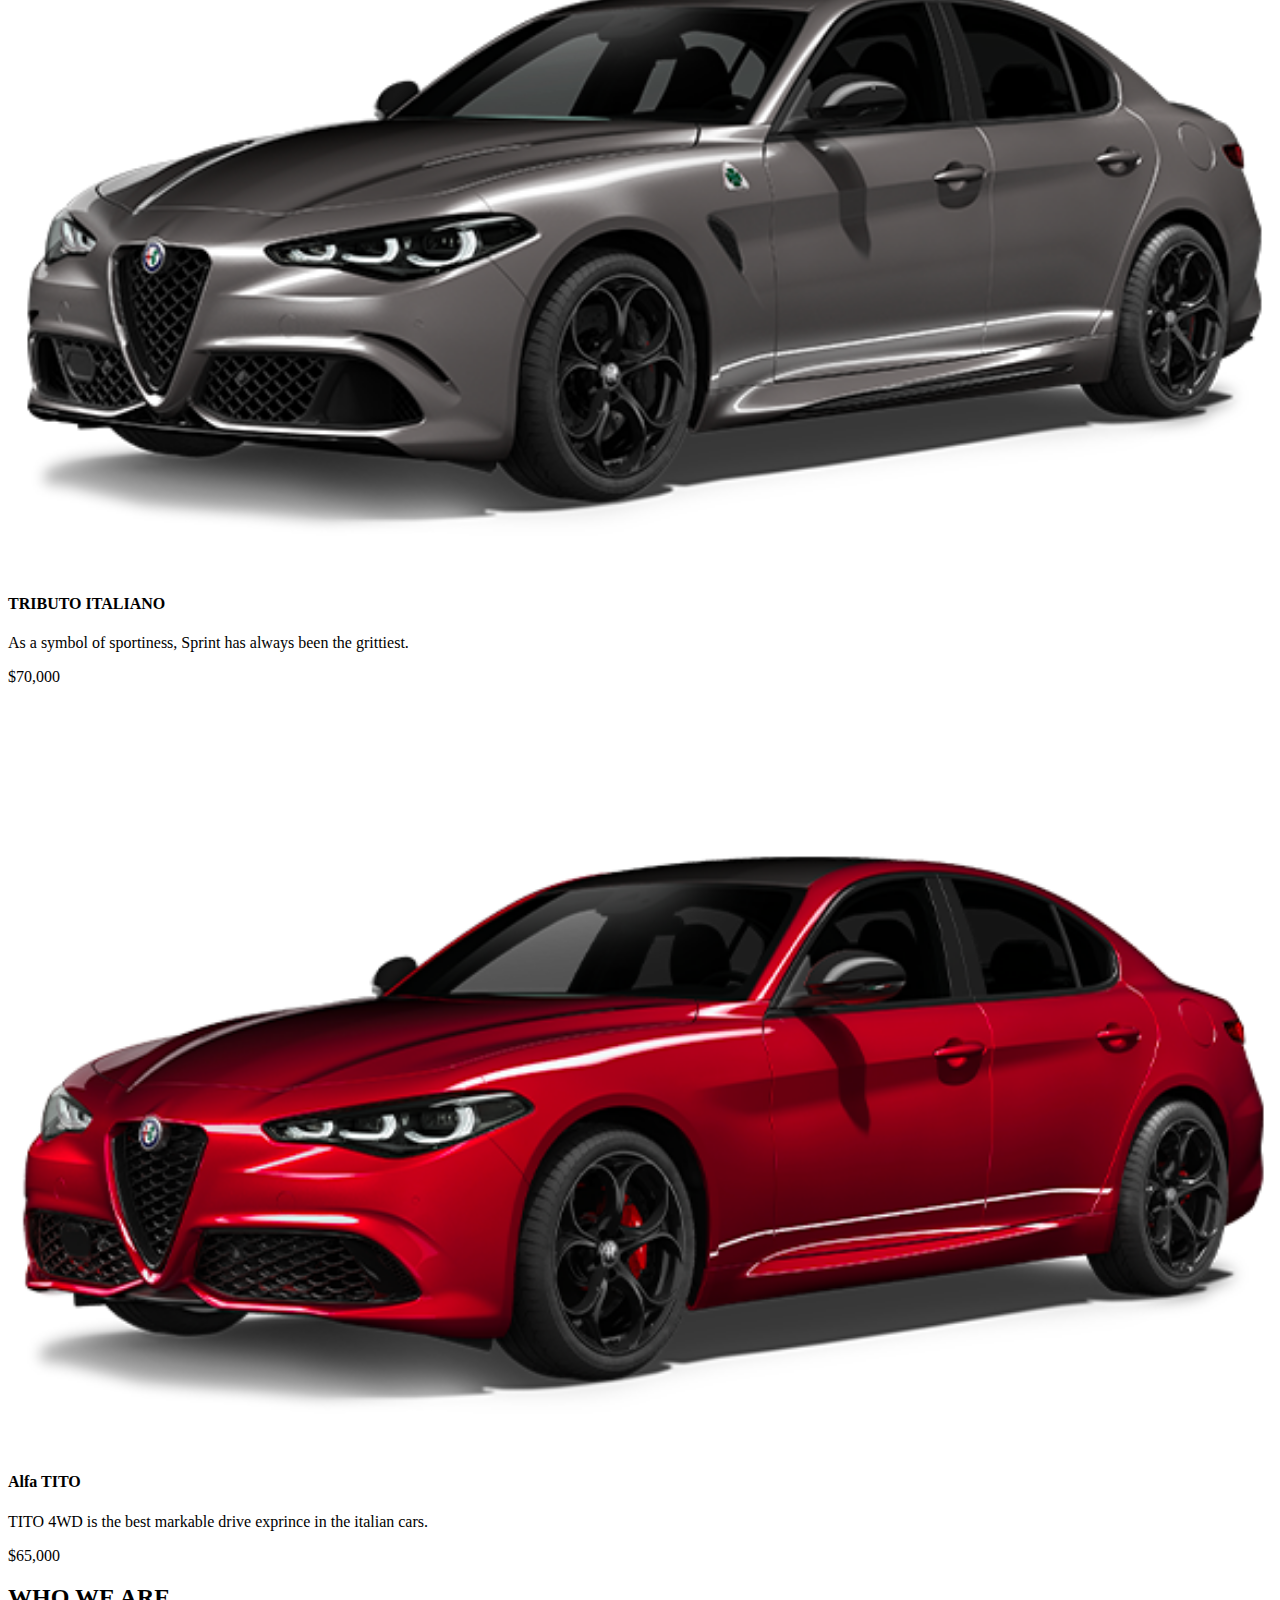
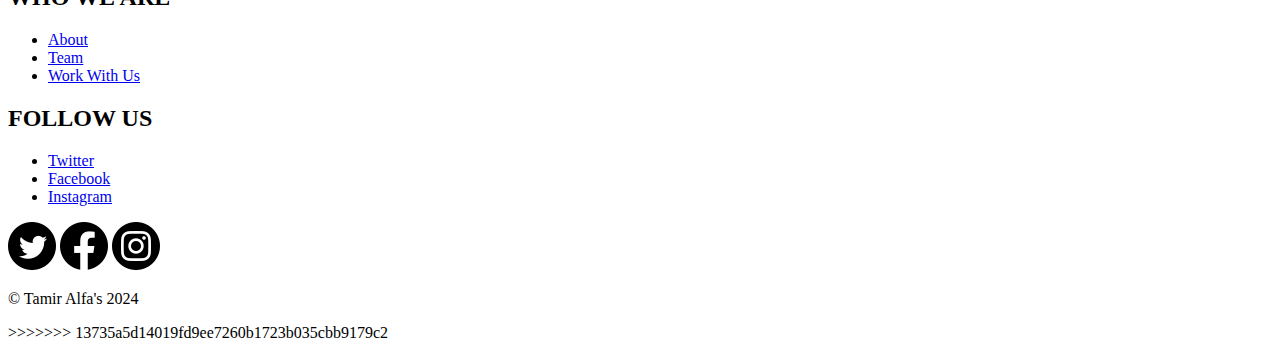
==== commit d45e70d5: "new1 update" ====
--- a/index.html
+++ b/index.html
@@ -1,8 +1,13 @@
+<<<<<<< HEAD
 `<!DOCTYPE html>
+=======
+<!DOCTYPE html>
+>>>>>>> 13735a5d14019fd9ee7260b1723b035cbb9179c2
 <html lang="en">
   <head>
     <meta charset="UTF-8" />
     <meta name="viewport" content="width=device-width, initial-scale=1.0" />
+<<<<<<< HEAD
     <title>Tamir Alfas</title>
     <link rel="stylesheet" href="style.css" />
   </head>
@@ -12,13 +17,28 @@
         <span>Tamir Alfas</span></a>
       <nav>
         <a href="index.html" class="Home">Home</a>
+=======
+    <link rel="stylesheet" href="style.css" />
+    <title>Tamir Alfas</title>
+  </head>
+  <body>
+    <header>
+      <a href="index.html" id="logo"></a>
+      <a href="page1.html" id="logoName">Alfa World</a>
+      <nav>
+        <a id="Home" href="index.html">Home</a>
+>>>>>>> 13735a5d14019fd9ee7260b1723b035cbb9179c2
         <a href="page2.html">Our Cars</a>
         <a href="#">About</a>
         <a href="#">Contact</a>
       </nav>
     </header>
     <main>
+<<<<<<< HEAD
       <section class="background_homePage">
+=======
+      <section id="main_background">
+>>>>>>> 13735a5d14019fd9ee7260b1723b035cbb9179c2
         <h1>Godere!</h1>
         <p>
           Discover the documentary series telling the story of how the Alfa
@@ -26,6 +46,7 @@
           protagonists.
         </p>
       </section>
+<<<<<<< HEAD
       <div id="wrapper">
         <section class="about">
           <h2>About Alfa</h2>
@@ -150,6 +171,120 @@
         /></a>
       </section>
       <p class="copyright">&copy;Tamir Alfa's 2024</p>
+=======
+      <section id="wrapper">
+        <h2>About</h2>
+        <p>
+          Our Brand's remarkable and audacious history: an inspiring
+          forward-looking metamorphosis that still goes on to this day
+        </p>
+        <p>
+          On the occasion of our 110th anniversary, we have created Storie Alfa
+          Romeo: a web series that will introduce you to our heritage through
+          the stories of our 11 most iconic vehicles.
+        </p>
+        <p>
+          With the aim of starting a new chapter of its history, Alfa Romeo
+          created Giulia and Stelvio. One is an awe-inspiring sedan, the other
+          is the first Alfa Romeo SUV.
+        </p>
+      </section>
+      <section class="container">
+        <h2>Popular Models</h2>
+        <div class="card">
+          <section class="favorite_heart"></section>
+          <section class="shopping_cart"></section>
+          <img
+            src="images/AR-Trim-HP-Stelvio Veloce Rossa-MCA.png"
+            alt="Alfa1"
+            style="width: 100%"
+          />
+          <h4>Alfa QUADRIFOGLIO</h4>
+          <p class="cardParagraph">ALFA ROMEO STELVIO QUADRIFOGLIO</p>
+          <p class="price">$80,000</p>
+          <div class="ellipse"></div>
+          <div class="basket"></div>
+          <div class="heartCircle"></div>
+          <div class="heartButton"></div>
+        </div>
+        <div class="card">
+          <img src="images/AR-Stelvio QV.png" alt="Alfa2" style="width: 100%" />
+          <h4>Alfa Stelvio</h4>
+          <p class="cardParagraph">
+            Stelvio gets you in touch with the true meaning of driving pleasure.
+          </p>
+
+          <p class="price">$85,000</p>
+          <div class="heartCircle"></div>
+          <div class="heartButton"></div>
+        </div>
+        <div class="card">
+          <img
+            src="images/AR-Home-Trim-Figurini-Giulia-QV-MCA.png"
+            alt="Alfa3"
+            style="width: 100%"
+          />
+          <h4>TRIBUTO ITALIANO</h4>
+          <p class="cardParagraph">
+            As a symbol of sportiness, Sprint has always been the grittiest.
+          </p>
+          <p class="price">$70,000</p>
+
+          <div class="ellipse"></div>
+          <div class="basket"></div>
+          <div class="heartCircle"></div>
+          <div class="heartButton"></div>
+        </div>
+        <div class="card">
+          <img
+            src="images/AR-Home-Trim-TributoItaliano-Giulia.png"
+            alt="Alfa4"
+            style="width: 100%"
+          />
+          <h4>Alfa TITO</h4>
+          <p class="cardParagraph">
+            TITO 4WD is the best markable drive exprince in the italian cars.
+          </p>
+          <p class="price">$65,000</p>
+          <div class="heartCircle"></div>
+          <div class="heartButton"></div>
+        </div>
+      </section>
+    </main>
+    <footer>
+      <section id="footer-links-section">
+        <h2>WHO WE ARE</h2>
+        <ul>
+          <li><a href="#">About</a></li>
+          <li><a href="#">Team</a></li>
+          <li><a href="#">Work With Us</a></li>
+        </ul>
+      </section>
+      <section id="footer-links-section1">
+        <h2>FOLLOW US</h2>
+        <ul>
+          <li><a href="https://twitter.com/" target="_blank">Twitter</a></li>
+          <li>
+            <a href="https://www.facebook.com/" target="_blank">Facebook</a>
+          </li>
+          <li>
+            <a href="https://www.instagram.com/" target="_blank">Instagram</a>
+          </li>
+        </ul>
+      </section>
+      <div id="footer-social-icons-section">
+        <a href="https://twitter.com/" target="_blank"
+          ><img src="images/Twitter.png" alt="twitter"
+        /></a>
+        <a href="https://facebook.com/" target="_blank"
+          ><img src="images/facebook.png" alt="facebook"
+        /></a>
+        <a href="https://instagram.com/" target="_blank"
+          ><img src="images/instagram.png" alt="instagram"
+        /></a>
+        <p>© Tamir Alfa's 2024</p>
+      </div>
+>>>>>>> 13735a5d14019fd9ee7260b1723b035cbb9179c2
     </footer>
   </body>
 </html>
--- a/style.css
+++ b/style.css
@@ -2,9 +2,16 @@
 @import url('https://fonts.googleapis.com/css2?family=Rubik:ital,wght@0,300..900;1,300..900&display=swap');
 @import url('https://fonts.googleapis.com/css2?family=Abel&display=swap');
 
+<<<<<<< HEAD
 *{
     margin: 0;
     padding: 0;
+=======
+* {
+    margin: 0;
+    padding: 0;
+
+>>>>>>> 13735a5d14019fd9ee7260b1723b035cbb9179c2
 }
 
 header,
@@ -29,10 +36,35 @@
     height: 128px;
 }
 
+<<<<<<< HEAD
 #logo {
     display: flex;
     align-items: center;
     background-image: url(/new/images/alfa-romeo-new-black9279.jpg);
+=======
+/* Body */
+body {
+    display: flex;
+    min-height: 100vh;
+    flex-direction: column;
+    background-color: #612999;
+}
+
+/* Header */
+header {
+    height: 100px;
+    background-color: #fff;
+    display: flex;
+    align-items: center;
+    padding: 0 32px;
+}
+
+
+#logo {
+    display: flex;
+    align-items: center;
+    background-image: url("images/Logo-Alfa-144x120.png");
+>>>>>>> 13735a5d14019fd9ee7260b1723b035cbb9179c2
     background-repeat: no-repeat;
     background-size: contain;
     margin-left: 32px;
@@ -59,21 +91,32 @@
 
 nav a {
     color: #612999;
+<<<<<<< HEAD
     font-family: Nunito;
+=======
+    font-family: nunito;
+>>>>>>> 13735a5d14019fd9ee7260b1723b035cbb9179c2
     font-size: 30px;
     font-style: normal;
     font-weight: 400;
     line-height: normal;
 }
+<<<<<<< HEAD
 
 .Home {
     font-weight: 700;
 }
 
+=======
+._selected {
+    font-weight: 700;
+}
+>>>>>>> 13735a5d14019fd9ee7260b1723b035cbb9179c2
 nav a:hover {
     color: #d8b1ff;
 }
 
+<<<<<<< HEAD
 .background_homePage {
     background-image: url(images/tablet.jpg);
     background-repeat: no-repeat;
@@ -357,10 +400,297 @@
 .cars-list-section h2 {
     color: #612999;
     font-family: Rubik;
+=======
+
+/* Media Query for Responsive Header */
+@media screen and (max-width: 768px) {
+    header {
+        padding: 0 16px;
+        /* Adjust padding for smaller screens */
+    }
+
+    #logo {
+        width: 48px;
+        /* Decrease logo size for smaller screens */
+        height: 48px;
+        margin-right: 12px;
+        /* Adjust margin for smaller screens */
+    }
+
+    #logoName {
+        font-size: 24px;
+        /* Decrease font size for smaller screens */
+    }
+
+    nav a {
+        margin-left: 16px;
+        /* Adjust margin for smaller screens */
+        font-size: 16px;
+        /* Decrease font size for smaller screens */
+    }
+}
+
+
+nav a {
+    margin-left: 24px;
+    text-decoration: none;
+    color: #000000;
+    font-family: "Merriweather";
+    font-size: 24px;
+    font-weight: 400;
+}
+
+nav a:hover {
+    color: rgb(202, 16, 16);
+}
+
+/* Main */
+main {
+    flex: 1;
+    padding-bottom: 150px;
+    /* Adjust as needed */
+}
+
+/* Cover Photo */
+#cover-photo-sec {
+    height: 100vh;
+    background: url("/test/images/tablet.jpg") no-repeat center center;
+    background-size: cover;
+    position: relative;
+}
+
+#cover-photo-sec h1 {
+    position: absolute;
+    top: 80px;
+    left: 180px;
+    transform: translate(-50%, -50%);
+    color: #ffffff;
+    font-family: "Merriweather";
+    font-size: 6vw;
+    font-weight: 800;
+    text-align: center;
+}
+
+#cover-photo-sec p {
+    position: absolute;
+    top: 65%;
+    left: 50%;
+    transform: translate(-50%, -50%);
+    color: #ffffff;
+    font-family: "Merriweather";
+    font-size: 2.5vw;
+    font-weight: 600;
+    text-align: center;
+}
+
+/* Paragraphs Section */
+#paragraphs-sec {
+    margin-top: 32px;
+    margin-left: 32px;
+}
+
+#paragraphs-sec h2 {
+    color: #ffffff;
+    font-family: "Merriweather";
+    font-size: 2.5vw;
+    font-weight: 800;
+    line-height: 1.2;
+    margin-bottom: 24px;
+}
+
+#paragraphs-sec p {
+    color: #000000;
+    font-family: "Merriweather";
+    font-size: 1.5vw;
+    font-weight: 400;
+    line-height: 1.5;
+    margin-bottom: 16px;
+}
+
+/* Cards Section */
+.container {
+    display: flex;
+    flex-wrap: wrap;
+    justify-content: flex-start;
+    margin-top: 39px;
+    margin-left: 32px;
+
+}
+
+.container h2 {
+    width: 100%;
+    display: block;
+    height: 40px;
+    color: #f5f5f5;
+    font-family: "Merriweather";
+    font-size: 40px;
+    font-style: normal;
+    font-weight: 800;
+    line-height: 40px;
+    margin-bottom: 27px;
+}
+
+.card {
+    position: relative;
+    /* Add position relative */
+    width: 350px;
+    height: 500px;
+    margin-right: 16px;
+    margin-bottom: 32px;
+    border-radius: 38px;
+
+    background-color: #ffffff;
+    box-shadow: 0px 6px 40px 0px rgba(57, 132, 187, 0.05);
+    transition: box-shadow 0.3s ease;
+}
+
+.card:hover {
+    box-shadow: 0 20px 16px 0 rgba(0, 0, 0, 0.2);
+}
+
+.card>img {
+    width: 100%;
+    border-top-left-radius: 38px;
+    border-top-right-radius: 38px;
+}
+
+.card h4 {
+    color: #000000;
+    font-family: "Merriweather";
+    font-size: 2vw;
+    font-weight: 400;
+    line-height: 1.2;
+    margin: 16px 0;
+}
+
+.cardParagraph {
+    color: #333333;
+    font-family: "Merriweather";
+    font-size: 1.5vw;
+    font-weight: 400;
+    line-height: 1.5;
+    margin-bottom: 16px;
+}
+
+.price {
+    color: #000000;
+    font-family: "Merriweather";
+    font-size: 2vw;
+    font-weight: 400;
+    line-height: 1.2;
+    margin-left: 16px;
+    position: absolute;
+    /* Add position absolute */
+    bottom: 16px;
+    /* Adjust as needed */
+    left: 16px;
+    /* Adjust as needed */
+}
+
+
+/* Footer */
+footer {
+    background-color: #fff;
+    height: 150px;
+    display: flex;
+    align-items: center;
+    justify-content: space-between;
+    padding: 0 32px;
+    position: fixed;
+    bottom: 0;
+    left: 0;
+    width: 100%;
+}
+
+#footer-links-section,
+#footer-links-section1 {
+    width: 30%;
+}
+
+#footer-links-section ul,
+#footer-links-section1 ul {
+    list-style: none;
+}
+
+#footer-links-section a,
+#footer-links-section1 a {
+    color: #333;
+    font-size: 16px;
+    font-weight: 400;
+    text-decoration: none;
+    line-height: 1.5;
+}
+
+#footer-social-icons-section {
+    display: flex;
+    align-items: center;
+}
+
+#footer-social-icons-section a {
+    margin-right: 16px;
+}
+
+#footer-social-icons-section p {
+    color: #000;
+    font-size: 16px;
+    font-weight: 600;
+    line-height: 1.5;
+}
+
+/* Media Query for Responsive Footer */
+@media screen and (max-width: 768px) {
+    footer {
+        padding: 0 16px;
+        /* Adjust padding for smaller screens */
+    }
+
+    #footer-links-section,
+    #footer-links-section1 {
+        width: 50%;
+        /* Adjust width for smaller screens */
+    }
+
+    #footer-social-icons-section {
+        display: none;
+        /* Hide social icons on smaller screens */
+    }
+}
+
+
+
+
+/*Page 2 */
+
+/*cover photos */
+
+#our-cars-photos img {
+
+    max-width: 300px;
+
+    height: 300px;
+
+    margin-bottom: 32px;
+    border: 4px solid #ffffff;
+}
+
+#our-cars-photos img :last-child {
+    margin-right: 116px;
+}
+
+#cars-list-section {
+    margin-left: 32px;
+}
+
+#cars-list-section h2 {
+    width: 275px;
+    color: #000000;
+    font-family: "Merriweather";
+>>>>>>> 13735a5d14019fd9ee7260b1723b035cbb9179c2
     font-size: 40px;
     font-style: normal;
     font-weight: 500;
     line-height: 40px;
+<<<<<<< HEAD
 }
 
 .cars-list-section ul {
@@ -372,10 +702,26 @@
     align-items: center;
     color: #000;
     font-family: Rubik;
+=======
+    margin-bottom: 32px;
+
+}
+
+#cars-list-section ul {
+    list-style: none;
+}
+
+#cars-list-section ul li p {
+    position: absolute;
+    display: inline;
+    color: #000;
+    font-family: "Merriweather";
+>>>>>>> 13735a5d14019fd9ee7260b1723b035cbb9179c2
     font-size: 24px;
     font-style: normal;
     font-weight: 400;
     line-height: 14px;
+<<<<<<< HEAD
     margin-bottom: 16px;
 }
 
@@ -427,14 +773,84 @@
 
 input[type=submit]:hover {
   background-color: #45a049;
+=======
+    height: 18px;
+    margin-top: 32px;
+}
+
+.group-icon {
+    position: absolute;
+    display: block;
+    margin-top: 20px;
+    margin-left: 26px;
+    width: 29px;
+    height: 36.6px;
+    flex-shrink: 0;
+}
+
+.ellipse-page2 {
+    height: 82px;
+    width: 82px;
+    margin-right: 16px;
+    margin-bottom: 16px;
+}
+
+.contact-form {
+    background-color: #ffffffb6;
+    height: 503px;
+    margin-bottom: 32px;
+    margin-left: 32px;
+    font-family: "Merriweather";
+    padding: 20px;
+    border-radius: 8px;
+    box-shadow: 0 0 10px rgba(0, 0, 0, 0.1);
+    max-width: 500px;
+}
+
+.contact-form h2 {
+    margin-bottom: 207px;
+    font-size: 24px;
+    font-family: "Merriweather";
+}
+
+.contact-form .form-group {
+    margin-bottom: 15px;
+}
+
+.contact-form .form-group label {
+    display: block;
+    margin-bottom: 5px;
+    font-weight: bold;
+}
+
+.contact-form .form-group input,
+.contact-form .form-group textarea {
+    width: 100%;
+    padding: 10px;
+    border: 1px solid #ddd;
+    border-radius: 4px;
+    box-sizing: border-box;
+}
+
+.contact-form .form-group textarea {
+    resize: vertical;
+    height: 150px;
+    max-height: 156px;
+>>>>>>> 13735a5d14019fd9ee7260b1723b035cbb9179c2
 }
 
 .contact-form .form-group button {
     width: 100%;
     padding: 10px 20px;
+<<<<<<< HEAD
     background-color: #612999;
     border: none;
     color:  #fff;
+=======
+    background-color: #992d29;
+    border: none;
+    color: #fff;
+>>>>>>> 13735a5d14019fd9ee7260b1723b035cbb9179c2
     font-family: "Merriweather";
     font-size: 16px;
     border-radius: 4px;
@@ -445,6 +861,7 @@
     background-color: rgb(245, 242, 247);
 }
 
+<<<<<<< HEAD
 .contact-form {
   border-radius: 55px;
   background-color:  #EFECFF;;
@@ -456,3 +873,14 @@
   margin-bottom: 100px;
   font-family: Merriweather;
 }
+=======
+.special-heading {
+    margin-left: 32px;
+    font-family: "Merriweather";
+    margin-bottom: 32px;
+    margin-top: 32px;
+    font-size: 40px;
+    font-weight: 500;
+    color: #ffffff;
+}
+>>>>>>> 13735a5d14019fd9ee7260b1723b035cbb9179c2
--- a/style.css
+++ b/style.css
@@ -2,9 +2,16 @@
 @import url('https://fonts.googleapis.com/css2?family=Rubik:ital,wght@0,300..900;1,300..900&display=swap');
 @import url('https://fonts.googleapis.com/css2?family=Abel&display=swap');
 
+<<<<<<< HEAD
 *{
     margin: 0;
     padding: 0;
+=======
+* {
+    margin: 0;
+    padding: 0;
+
+>>>>>>> 13735a5d14019fd9ee7260b1723b035cbb9179c2
 }
 
 header,
@@ -29,10 +36,35 @@
     height: 128px;
 }
 
+<<<<<<< HEAD
 #logo {
     display: flex;
     align-items: center;
     background-image: url(/new/images/alfa-romeo-new-black9279.jpg);
+=======
+/* Body */
+body {
+    display: flex;
+    min-height: 100vh;
+    flex-direction: column;
+    background-color: #612999;
+}
+
+/* Header */
+header {
+    height: 100px;
+    background-color: #fff;
+    display: flex;
+    align-items: center;
+    padding: 0 32px;
+}
+
+
+#logo {
+    display: flex;
+    align-items: center;
+    background-image: url("images/Logo-Alfa-144x120.png");
+>>>>>>> 13735a5d14019fd9ee7260b1723b035cbb9179c2
     background-repeat: no-repeat;
     background-size: contain;
     margin-left: 32px;
@@ -59,21 +91,32 @@
 
 nav a {
     color: #612999;
+<<<<<<< HEAD
     font-family: Nunito;
+=======
+    font-family: nunito;
+>>>>>>> 13735a5d14019fd9ee7260b1723b035cbb9179c2
     font-size: 30px;
     font-style: normal;
     font-weight: 400;
     line-height: normal;
 }
+<<<<<<< HEAD
 
 .Home {
     font-weight: 700;
 }
 
+=======
+._selected {
+    font-weight: 700;
+}
+>>>>>>> 13735a5d14019fd9ee7260b1723b035cbb9179c2
 nav a:hover {
     color: #d8b1ff;
 }
 
+<<<<<<< HEAD
 .background_homePage {
     background-image: url(images/tablet.jpg);
     background-repeat: no-repeat;
@@ -357,10 +400,297 @@
 .cars-list-section h2 {
     color: #612999;
     font-family: Rubik;
+=======
+
+/* Media Query for Responsive Header */
+@media screen and (max-width: 768px) {
+    header {
+        padding: 0 16px;
+        /* Adjust padding for smaller screens */
+    }
+
+    #logo {
+        width: 48px;
+        /* Decrease logo size for smaller screens */
+        height: 48px;
+        margin-right: 12px;
+        /* Adjust margin for smaller screens */
+    }
+
+    #logoName {
+        font-size: 24px;
+        /* Decrease font size for smaller screens */
+    }
+
+    nav a {
+        margin-left: 16px;
+        /* Adjust margin for smaller screens */
+        font-size: 16px;
+        /* Decrease font size for smaller screens */
+    }
+}
+
+
+nav a {
+    margin-left: 24px;
+    text-decoration: none;
+    color: #000000;
+    font-family: "Merriweather";
+    font-size: 24px;
+    font-weight: 400;
+}
+
+nav a:hover {
+    color: rgb(202, 16, 16);
+}
+
+/* Main */
+main {
+    flex: 1;
+    padding-bottom: 150px;
+    /* Adjust as needed */
+}
+
+/* Cover Photo */
+#cover-photo-sec {
+    height: 100vh;
+    background: url("/test/images/tablet.jpg") no-repeat center center;
+    background-size: cover;
+    position: relative;
+}
+
+#cover-photo-sec h1 {
+    position: absolute;
+    top: 80px;
+    left: 180px;
+    transform: translate(-50%, -50%);
+    color: #ffffff;
+    font-family: "Merriweather";
+    font-size: 6vw;
+    font-weight: 800;
+    text-align: center;
+}
+
+#cover-photo-sec p {
+    position: absolute;
+    top: 65%;
+    left: 50%;
+    transform: translate(-50%, -50%);
+    color: #ffffff;
+    font-family: "Merriweather";
+    font-size: 2.5vw;
+    font-weight: 600;
+    text-align: center;
+}
+
+/* Paragraphs Section */
+#paragraphs-sec {
+    margin-top: 32px;
+    margin-left: 32px;
+}
+
+#paragraphs-sec h2 {
+    color: #ffffff;
+    font-family: "Merriweather";
+    font-size: 2.5vw;
+    font-weight: 800;
+    line-height: 1.2;
+    margin-bottom: 24px;
+}
+
+#paragraphs-sec p {
+    color: #000000;
+    font-family: "Merriweather";
+    font-size: 1.5vw;
+    font-weight: 400;
+    line-height: 1.5;
+    margin-bottom: 16px;
+}
+
+/* Cards Section */
+.container {
+    display: flex;
+    flex-wrap: wrap;
+    justify-content: flex-start;
+    margin-top: 39px;
+    margin-left: 32px;
+
+}
+
+.container h2 {
+    width: 100%;
+    display: block;
+    height: 40px;
+    color: #f5f5f5;
+    font-family: "Merriweather";
+    font-size: 40px;
+    font-style: normal;
+    font-weight: 800;
+    line-height: 40px;
+    margin-bottom: 27px;
+}
+
+.card {
+    position: relative;
+    /* Add position relative */
+    width: 350px;
+    height: 500px;
+    margin-right: 16px;
+    margin-bottom: 32px;
+    border-radius: 38px;
+
+    background-color: #ffffff;
+    box-shadow: 0px 6px 40px 0px rgba(57, 132, 187, 0.05);
+    transition: box-shadow 0.3s ease;
+}
+
+.card:hover {
+    box-shadow: 0 20px 16px 0 rgba(0, 0, 0, 0.2);
+}
+
+.card>img {
+    width: 100%;
+    border-top-left-radius: 38px;
+    border-top-right-radius: 38px;
+}
+
+.card h4 {
+    color: #000000;
+    font-family: "Merriweather";
+    font-size: 2vw;
+    font-weight: 400;
+    line-height: 1.2;
+    margin: 16px 0;
+}
+
+.cardParagraph {
+    color: #333333;
+    font-family: "Merriweather";
+    font-size: 1.5vw;
+    font-weight: 400;
+    line-height: 1.5;
+    margin-bottom: 16px;
+}
+
+.price {
+    color: #000000;
+    font-family: "Merriweather";
+    font-size: 2vw;
+    font-weight: 400;
+    line-height: 1.2;
+    margin-left: 16px;
+    position: absolute;
+    /* Add position absolute */
+    bottom: 16px;
+    /* Adjust as needed */
+    left: 16px;
+    /* Adjust as needed */
+}
+
+
+/* Footer */
+footer {
+    background-color: #fff;
+    height: 150px;
+    display: flex;
+    align-items: center;
+    justify-content: space-between;
+    padding: 0 32px;
+    position: fixed;
+    bottom: 0;
+    left: 0;
+    width: 100%;
+}
+
+#footer-links-section,
+#footer-links-section1 {
+    width: 30%;
+}
+
+#footer-links-section ul,
+#footer-links-section1 ul {
+    list-style: none;
+}
+
+#footer-links-section a,
+#footer-links-section1 a {
+    color: #333;
+    font-size: 16px;
+    font-weight: 400;
+    text-decoration: none;
+    line-height: 1.5;
+}
+
+#footer-social-icons-section {
+    display: flex;
+    align-items: center;
+}
+
+#footer-social-icons-section a {
+    margin-right: 16px;
+}
+
+#footer-social-icons-section p {
+    color: #000;
+    font-size: 16px;
+    font-weight: 600;
+    line-height: 1.5;
+}
+
+/* Media Query for Responsive Footer */
+@media screen and (max-width: 768px) {
+    footer {
+        padding: 0 16px;
+        /* Adjust padding for smaller screens */
+    }
+
+    #footer-links-section,
+    #footer-links-section1 {
+        width: 50%;
+        /* Adjust width for smaller screens */
+    }
+
+    #footer-social-icons-section {
+        display: none;
+        /* Hide social icons on smaller screens */
+    }
+}
+
+
+
+
+/*Page 2 */
+
+/*cover photos */
+
+#our-cars-photos img {
+
+    max-width: 300px;
+
+    height: 300px;
+
+    margin-bottom: 32px;
+    border: 4px solid #ffffff;
+}
+
+#our-cars-photos img :last-child {
+    margin-right: 116px;
+}
+
+#cars-list-section {
+    margin-left: 32px;
+}
+
+#cars-list-section h2 {
+    width: 275px;
+    color: #000000;
+    font-family: "Merriweather";
+>>>>>>> 13735a5d14019fd9ee7260b1723b035cbb9179c2
     font-size: 40px;
     font-style: normal;
     font-weight: 500;
     line-height: 40px;
+<<<<<<< HEAD
 }
 
 .cars-list-section ul {
@@ -372,10 +702,26 @@
     align-items: center;
     color: #000;
     font-family: Rubik;
+=======
+    margin-bottom: 32px;
+
+}
+
+#cars-list-section ul {
+    list-style: none;
+}
+
+#cars-list-section ul li p {
+    position: absolute;
+    display: inline;
+    color: #000;
+    font-family: "Merriweather";
+>>>>>>> 13735a5d14019fd9ee7260b1723b035cbb9179c2
     font-size: 24px;
     font-style: normal;
     font-weight: 400;
     line-height: 14px;
+<<<<<<< HEAD
     margin-bottom: 16px;
 }
 
@@ -427,14 +773,84 @@
 
 input[type=submit]:hover {
   background-color: #45a049;
+=======
+    height: 18px;
+    margin-top: 32px;
+}
+
+.group-icon {
+    position: absolute;
+    display: block;
+    margin-top: 20px;
+    margin-left: 26px;
+    width: 29px;
+    height: 36.6px;
+    flex-shrink: 0;
+}
+
+.ellipse-page2 {
+    height: 82px;
+    width: 82px;
+    margin-right: 16px;
+    margin-bottom: 16px;
+}
+
+.contact-form {
+    background-color: #ffffffb6;
+    height: 503px;
+    margin-bottom: 32px;
+    margin-left: 32px;
+    font-family: "Merriweather";
+    padding: 20px;
+    border-radius: 8px;
+    box-shadow: 0 0 10px rgba(0, 0, 0, 0.1);
+    max-width: 500px;
+}
+
+.contact-form h2 {
+    margin-bottom: 207px;
+    font-size: 24px;
+    font-family: "Merriweather";
+}
+
+.contact-form .form-group {
+    margin-bottom: 15px;
+}
+
+.contact-form .form-group label {
+    display: block;
+    margin-bottom: 5px;
+    font-weight: bold;
+}
+
+.contact-form .form-group input,
+.contact-form .form-group textarea {
+    width: 100%;
+    padding: 10px;
+    border: 1px solid #ddd;
+    border-radius: 4px;
+    box-sizing: border-box;
+}
+
+.contact-form .form-group textarea {
+    resize: vertical;
+    height: 150px;
+    max-height: 156px;
+>>>>>>> 13735a5d14019fd9ee7260b1723b035cbb9179c2
 }
 
 .contact-form .form-group button {
     width: 100%;
     padding: 10px 20px;
+<<<<<<< HEAD
     background-color: #612999;
     border: none;
     color:  #fff;
+=======
+    background-color: #992d29;
+    border: none;
+    color: #fff;
+>>>>>>> 13735a5d14019fd9ee7260b1723b035cbb9179c2
     font-family: "Merriweather";
     font-size: 16px;
     border-radius: 4px;
@@ -445,6 +861,7 @@
     background-color: rgb(245, 242, 247);
 }
 
+<<<<<<< HEAD
 .contact-form {
   border-radius: 55px;
   background-color:  #EFECFF;;
@@ -456,3 +873,14 @@
   margin-bottom: 100px;
   font-family: Merriweather;
 }
+=======
+.special-heading {
+    margin-left: 32px;
+    font-family: "Merriweather";
+    margin-bottom: 32px;
+    margin-top: 32px;
+    font-size: 40px;
+    font-weight: 500;
+    color: #ffffff;
+}
+>>>>>>> 13735a5d14019fd9ee7260b1723b035cbb9179c2
